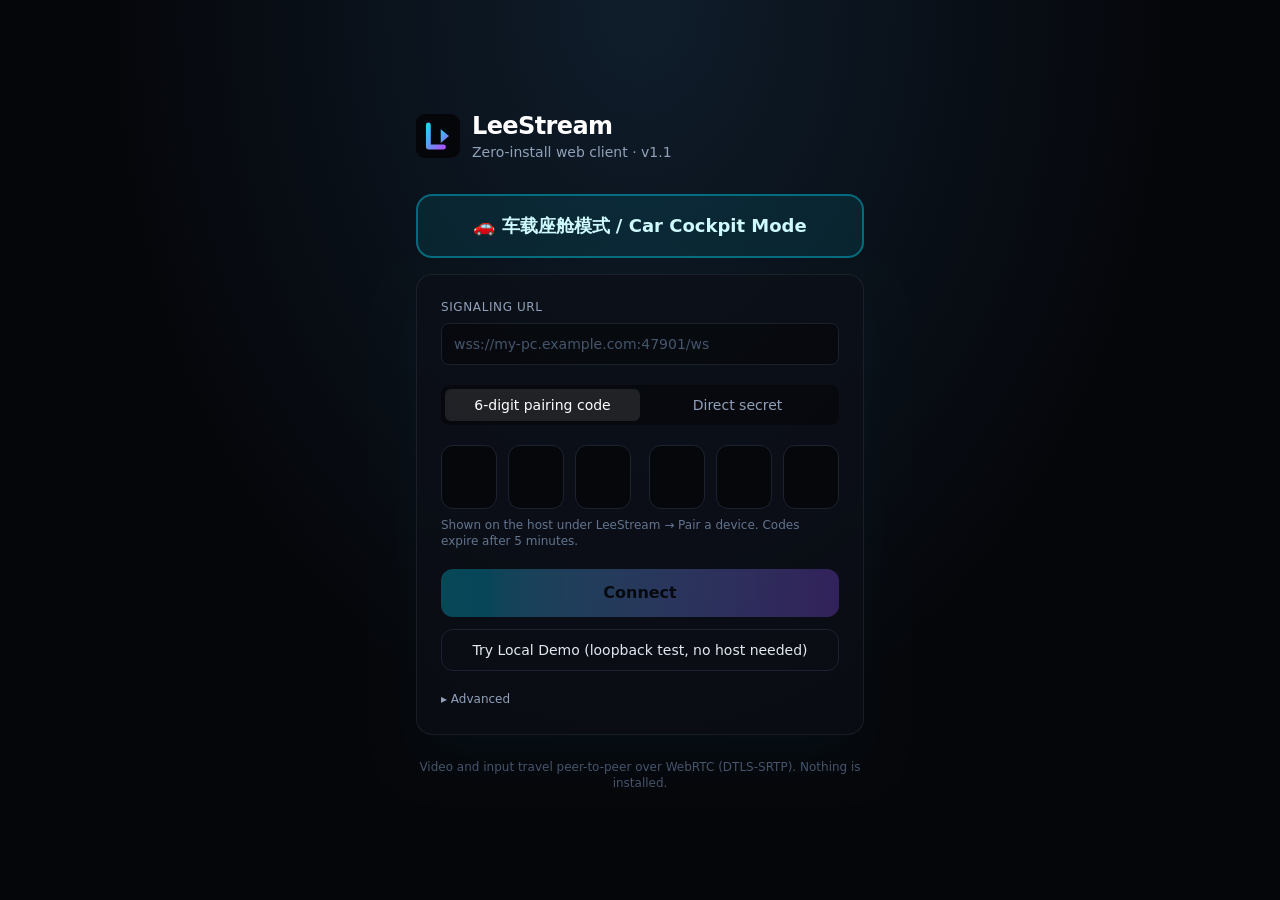
==== web/index.html @ 664ed817 "fix(web-client): wait for non-trickle ICE gathering in Answer/Offer SDP" ====
<!doctype html>
<html lang="en" class="h-full bg-black">
  <head>
    <meta charset="UTF-8" />
    <meta name="viewport" content="width=device-width, initial-scale=1.0, viewport-fit=cover, user-scalable=no" />
    <meta name="apple-mobile-web-app-capable" content="yes" />
    <meta name="mobile-web-app-capable" content="yes" />
    <meta name="apple-mobile-web-app-status-bar-style" content="black-translucent" />
    <meta name="theme-color" content="#05060a" />
    <link rel="manifest" href="./manifest.webmanifest" />
    <link rel="icon" href="./favicon.svg" type="image/svg+xml" />
    <title>LeeStream Web</title>
    <script type="module" crossorigin src="./assets/index-CqWJlQ29.js"></script>
    <link rel="stylesheet" crossorigin href="./assets/index-CmLpYQo2.css">
  </head>
  <body class="h-full overscroll-none">
    <div id="root" class="h-full"></div>
  </body>
</html>
---- web/assets/index-CmLpYQo2.css ----
@layer properties{@supports (((-webkit-hyphens:none)) and (not (margin-trim:block))) or ((-moz-orient:inline) and (not (color:rgb(from red r g b)))){*,:before,:after,::backdrop{--tw-translate-x:0;--tw-translate-y:0;--tw-translate-z:0;--tw-rotate-x:initial;--tw-rotate-y:initial;--tw-rotate-z:initial;--tw-skew-x:initial;--tw-skew-y:initial;--tw-space-y-reverse:0;--tw-border-style:solid;--tw-gradient-position:initial;--tw-gradient-from:#0000;--tw-gradient-via:#0000;--tw-gradient-to:#0000;--tw-gradient-stops:initial;--tw-gradient-via-stops:initial;--tw-gradient-from-position:0%;--tw-gradient-via-position:50%;--tw-gradient-to-position:100%;--tw-leading:initial;--tw-font-weight:initial;--tw-tracking:initial;--tw-ordinal:initial;--tw-slashed-zero:initial;--tw-numeric-figure:initial;--tw-numeric-spacing:initial;--tw-numeric-fraction:initial;--tw-shadow:0 0 #0000;--tw-shadow-color:initial;--tw-shadow-alpha:100%;--tw-inset-shadow:0 0 #0000;--tw-inset-shadow-color:initial;--tw-inset-shadow-alpha:100%;--tw-ring-color:initial;--tw-ring-shadow:0 0 #0000;--tw-inset-ring-color:initial;--tw-inset-ring-shadow:0 0 #0000;--tw-ring-inset:initial;--tw-ring-offset-width:0px;--tw-ring-offset-color:#fff;--tw-ring-offset-shadow:0 0 #0000;--tw-blur:initial;--tw-brightness:initial;--tw-contrast:initial;--tw-grayscale:initial;--tw-hue-rotate:initial;--tw-invert:initial;--tw-opacity:initial;--tw-saturate:initial;--tw-sepia:initial;--tw-drop-shadow:initial;--tw-drop-shadow-color:initial;--tw-drop-shadow-alpha:100%;--tw-drop-shadow-size:initial;--tw-scale-x:1;--tw-scale-y:1;--tw-scale-z:1}}}@layer theme{:root,:host{--font-sans:-apple-system, BlinkMacSystemFont, "Segoe UI", Roboto, "Helvetica Neue", "Noto Sans", Arial, sans-serif, "Apple Color Emoji", "Segoe UI Emoji", "Segoe UI Symbol", "Noto Color Emoji";--font-mono:ui-monospace, "JetBrains Mono", "SF Mono", Menlo, Consolas, monospace;--color-red-300:oklch(80.8% .114 19.571);--color-red-400:oklch(70.4% .191 22.216);--color-red-500:oklch(63.7% .237 25.331);--color-red-600:oklch(57.7% .245 27.325);--color-amber-100:oklch(96.2% .059 95.617);--color-amber-200:oklch(92.4% .12 95.746);--color-amber-300:oklch(87.9% .169 91.605);--color-amber-400:oklch(82.8% .189 84.429);--color-amber-500:oklch(76.9% .188 70.08);--color-emerald-200:oklch(90.5% .093 164.15);--color-emerald-300:oklch(84.5% .143 164.978);--color-emerald-400:oklch(76.5% .177 163.223);--color-cyan-100:oklch(95.6% .045 203.388);--color-cyan-300:oklch(86.5% .127 207.078);--color-cyan-400:oklch(78.9% .154 211.53);--color-cyan-500:oklch(71.5% .143 215.221);--color-violet-100:oklch(94.3% .029 294.588);--color-violet-300:oklch(81.1% .111 293.571);--color-violet-400:oklch(70.2% .183 293.541);--color-violet-500:oklch(60.6% .25 292.717);--color-slate-100:oklch(96.8% .007 247.896);--color-slate-200:oklch(92.9% .013 255.508);--color-slate-300:oklch(86.9% .022 252.894);--color-slate-400:oklch(70.4% .04 256.788);--color-slate-500:oklch(55.4% .046 257.417);--color-slate-600:oklch(44.6% .043 257.281);--color-black:#000;--color-white:#fff;--spacing:.25rem;--container-sm:24rem;--container-md:28rem;--container-xl:36rem;--container-3xl:48rem;--text-xs:.75rem;--text-xs--line-height:calc(1 / .75);--text-sm:.875rem;--text-sm--line-height:calc(1.25 / .875);--text-base:1rem;--text-base--line-height: 1.5 ;--text-lg:1.125rem;--text-lg--line-height:calc(1.75 / 1.125);--text-xl:1.25rem;--text-xl--line-height:calc(1.75 / 1.25);--text-2xl:1.5rem;--text-2xl--line-height:calc(2 / 1.5);--text-3xl:1.875rem;--text-3xl--line-height: 1.2 ;--text-4xl:2.25rem;--text-4xl--line-height:calc(2.5 / 2.25);--text-7xl:4.5rem;--text-7xl--line-height:1;--font-weight-medium:500;--font-weight-semibold:600;--font-weight-bold:700;--tracking-tight:-.025em;--tracking-wider:.05em;--radius-md:.375rem;--radius-lg:.5rem;--radius-xl:.75rem;--radius-2xl:1rem;--radius-3xl:1.5rem;--animate-spin:spin 1s linear infinite;--default-transition-duration:.15s;--default-transition-timing-function:cubic-bezier(.4, 0, .2, 1);--default-font-family:var(--font-sans);--default-mono-font-family:var(--font-mono);--color-ink:#05060a;--color-edge:#1c2230;--color-accent:#22d3ee}}@layer base{*,:after,:before,::backdrop{box-sizing:border-box;border:0 solid;margin:0;padding:0}::file-selector-button{box-sizing:border-box;border:0 solid;margin:0;padding:0}html,:host{-webkit-text-size-adjust:100%;tab-size:4;line-height:1.5;font-family:var(--default-font-family,-apple-system, BlinkMacSystemFont, "Segoe UI", Roboto, "Helvetica Neue", "Noto Sans", Arial, sans-serif, "Apple Color Emoji", "Segoe UI Emoji", "Segoe UI Symbol", "Noto Color Emoji");font-feature-settings:var(--default-font-feature-settings,normal);font-variation-settings:var(--default-font-variation-settings,normal);-webkit-tap-highlight-color:transparent}hr{height:0;color:inherit;border-top-width:1px}abbr:where([title]){-webkit-text-decoration:underline dotted;text-decoration:underline dotted}h1,h2,h3,h4,h5,h6{font-size:inherit;font-weight:inherit}a{color:inherit;-webkit-text-decoration:inherit;text-decoration:inherit}b,strong{font-weight:bolder}code,kbd,samp,pre{font-family:var(--default-mono-font-family,ui-monospace, SFMono-Regular, Menlo, Monaco, Consolas, "Liberation Mono", "Courier New", monospace);font-feature-settings:var(--default-mono-font-feature-settings,normal);font-variation-settings:var(--default-mono-font-variation-settings,normal);font-size:1em}small{font-size:80%}sub,sup{vertical-align:baseline;font-size:75%;line-height:0;position:relative}sub{bottom:-.25em}sup{top:-.5em}table{text-indent:0;border-color:inherit;border-collapse:collapse}:-moz-focusring:where(:not(iframe)){outline:auto}progress{vertical-align:baseline}summary{display:list-item}ol,ul,menu{list-style:none}img,svg,video,canvas,audio,iframe,embed,object{vertical-align:middle;display:block}img,video{max-width:100%;height:auto}button,input,select,optgroup,textarea{font:inherit;font-feature-settings:inherit;font-variation-settings:inherit;letter-spacing:inherit;color:inherit;opacity:1;background-color:#0000;border-radius:0}::file-selector-button{font:inherit;font-feature-settings:inherit;font-variation-settings:inherit;letter-spacing:inherit;color:inherit;opacity:1;background-color:#0000;border-radius:0}:where(select:is([multiple],[size])) optgroup{font-weight:bolder}:where(select:is([multiple],[size])) optgroup option{padding-inline-start:20px}::file-selector-button{margin-inline-end:4px}::placeholder{opacity:1}@supports (not ((-webkit-appearance:-apple-pay-button))) or (contain-intrinsic-size:1px){::placeholder{color:currentColor}@supports (color:color-mix(in lab,red,red)){::placeholder{color:color-mix(in oklab,currentcolor 50%,transparent)}}}textarea{resize:vertical}::-webkit-search-decoration{-webkit-appearance:none}::-webkit-date-and-time-value{min-height:1lh;text-align:inherit}::-webkit-datetime-edit{display:inline-flex}::-webkit-datetime-edit-fields-wrapper{padding:0}::-webkit-datetime-edit{padding-block:0}::-webkit-datetime-edit-year-field{padding-block:0}::-webkit-datetime-edit-month-field{padding-block:0}::-webkit-datetime-edit-day-field{padding-block:0}::-webkit-datetime-edit-hour-field{padding-block:0}::-webkit-datetime-edit-minute-field{padding-block:0}::-webkit-datetime-edit-second-field{padding-block:0}::-webkit-datetime-edit-millisecond-field{padding-block:0}::-webkit-datetime-edit-meridiem-field{padding-block:0}::-webkit-calendar-picker-indicator{line-height:1}:-moz-ui-invalid{box-shadow:none}button,input:where([type=button],[type=reset],[type=submit]){appearance:button}::file-selector-button{appearance:button}::-webkit-inner-spin-button{height:auto}::-webkit-outer-spin-button{height:auto}[hidden]:where(:not([hidden=until-found])){display:none!important}}@layer components;@layer utilities{.pointer-events-auto{pointer-events:auto}.pointer-events-none{pointer-events:none}.visible{visibility:visible}.absolute{position:absolute}.fixed{position:fixed}.relative{position:relative}.static{position:static}.sticky{position:sticky}.inset-0{inset:0}.inset-x-0{inset-inline:0}.inset-y-0{inset-block:0}.top-0{top:0}.top-2{top:calc(var(--spacing) * 2)}.top-3{top:calc(var(--spacing) * 3)}.top-20{top:calc(var(--spacing) * 20)}.right-2{right:calc(var(--spacing) * 2)}.right-6{right:calc(var(--spacing) * 6)}.bottom-0{bottom:0}.bottom-6{bottom:calc(var(--spacing) * 6)}.bottom-20{bottom:calc(var(--spacing) * 20)}.left-0{left:0}.left-1\/2{left:50%}.-z-10{z-index:-10}.z-10{z-index:10}.z-20{z-index:20}.z-30{z-index:30}.z-40{z-index:40}.z-50{z-index:50}.col-span-2{grid-column:span 2/span 2}.\!container{width:100%!important}@media(min-width:40rem){.\!container{max-width:40rem!important}}@media(min-width:48rem){.\!container{max-width:48rem!important}}@media(min-width:64rem){.\!container{max-width:64rem!important}}@media(min-width:80rem){.\!container{max-width:80rem!important}}@media(min-width:96rem){.\!container{max-width:96rem!important}}.container{width:100%}@media(min-width:40rem){.container{max-width:40rem}}@media(min-width:48rem){.container{max-width:48rem}}@media(min-width:64rem){.container{max-width:64rem}}@media(min-width:80rem){.container{max-width:80rem}}@media(min-width:96rem){.container{max-width:96rem}}.mx-1{margin-inline:var(--spacing)}.mx-auto{margin-inline:auto}.mt-0\.5{margin-top:calc(var(--spacing) * .5)}.mt-1{margin-top:var(--spacing)}.mt-1\.5{margin-top:calc(var(--spacing) * 1.5)}.mt-2{margin-top:calc(var(--spacing) * 2)}.mt-3{margin-top:calc(var(--spacing) * 3)}.mt-4{margin-top:calc(var(--spacing) * 4)}.mt-5{margin-top:calc(var(--spacing) * 5)}.mt-6{margin-top:calc(var(--spacing) * 6)}.mr-2{margin-right:calc(var(--spacing) * 2)}.mr-auto{margin-right:auto}.mb-1{margin-bottom:var(--spacing)}.mb-2{margin-bottom:calc(var(--spacing) * 2)}.mb-3{margin-bottom:calc(var(--spacing) * 3)}.mb-4{margin-bottom:calc(var(--spacing) * 4)}.mb-5{margin-bottom:calc(var(--spacing) * 5)}.mb-8{margin-bottom:calc(var(--spacing) * 8)}.ml-0\.5{margin-left:calc(var(--spacing) * .5)}.block{display:block}.flex{display:flex}.grid{display:grid}.hidden{display:none}.inline{display:inline}.inline-block{display:inline-block}.table{display:table}.h-1\/2{height:50%}.h-5{height:calc(var(--spacing) * 5)}.h-8{height:calc(var(--spacing) * 8)}.h-9{height:calc(var(--spacing) * 9)}.h-11{height:calc(var(--spacing) * 11)}.h-12{height:calc(var(--spacing) * 12)}.h-14{height:calc(var(--spacing) * 14)}.h-16{height:calc(var(--spacing) * 16)}.h-20{height:calc(var(--spacing) * 20)}.h-24{height:calc(var(--spacing) * 24)}.h-32{height:calc(var(--spacing) * 32)}.h-\[18px\]{height:18px}.h-\[68px\]{height:68px}.h-full{height:100%}.h-px{height:1px}.min-h-16{min-height:calc(var(--spacing) * 16)}.min-h-\[112px\]{min-height:112px}.min-h-full{min-height:100%}.w-1\/2{width:50%}.w-7{width:calc(var(--spacing) * 7)}.w-8{width:calc(var(--spacing) * 8)}.w-9{width:calc(var(--spacing) * 9)}.w-11{width:calc(var(--spacing) * 11)}.w-12{width:calc(var(--spacing) * 12)}.w-40{width:calc(var(--spacing) * 40)}.w-\[18px\]{width:18px}.w-\[68px\]{width:68px}.w-\[92px\]{width:92px}.w-\[min\(92vw\,480px\)\]{width:min(92vw,480px)}.w-full{width:100%}.w-px{width:1px}.max-w-3xl{max-width:var(--container-3xl)}.max-w-\[min\(100vw-16px\,900px\)\]{max-width:min(100vw - 16px,900px)}.max-w-md{max-width:var(--container-md)}.max-w-sm{max-width:var(--container-sm)}.max-w-xl{max-width:var(--container-xl)}.min-w-0{min-width:0}.min-w-9{min-width:calc(var(--spacing) * 9)}.min-w-14{min-width:calc(var(--spacing) * 14)}.min-w-64{min-width:calc(var(--spacing) * 64)}.min-w-72{min-width:calc(var(--spacing) * 72)}.flex-1{flex:1}.-translate-x-1\/2{--tw-translate-x: -50% ;translate:var(--tw-translate-x) var(--tw-translate-y)}.transform{transform:var(--tw-rotate-x, ) var(--tw-rotate-y, ) var(--tw-rotate-z, ) var(--tw-skew-x, ) var(--tw-skew-y, )}.animate-spin{animation:var(--animate-spin)}.resize{resize:both}.grid-cols-2{grid-template-columns:repeat(2,minmax(0,1fr))}.grid-cols-3{grid-template-columns:repeat(3,minmax(0,1fr))}.grid-cols-\[1\.35fr_1fr\]{grid-template-columns:1.35fr 1fr}.flex-col{flex-direction:column}.flex-wrap{flex-wrap:wrap}.items-baseline{align-items:baseline}.items-center{align-items:center}.items-end{align-items:flex-end}.items-start{align-items:flex-start}.justify-between{justify-content:space-between}.justify-center{justify-content:center}.justify-end{justify-content:flex-end}.gap-0\.5{gap:calc(var(--spacing) * .5)}.gap-1{gap:var(--spacing)}.gap-1\.5{gap:calc(var(--spacing) * 1.5)}.gap-2{gap:calc(var(--spacing) * 2)}.gap-3{gap:calc(var(--spacing) * 3)}.gap-4{gap:calc(var(--spacing) * 4)}.gap-5{gap:calc(var(--spacing) * 5)}:where(.space-y-3>:not(:last-child)){--tw-space-y-reverse:0;margin-block-start:calc(calc(var(--spacing) * 3) * var(--tw-space-y-reverse));margin-block-end:calc(calc(var(--spacing) * 3) * calc(1 - var(--tw-space-y-reverse)))}:where(.space-y-4>:not(:last-child)){--tw-space-y-reverse:0;margin-block-start:calc(calc(var(--spacing) * 4) * var(--tw-space-y-reverse));margin-block-end:calc(calc(var(--spacing) * 4) * calc(1 - var(--tw-space-y-reverse)))}:where(.space-y-5>:not(:last-child)){--tw-space-y-reverse:0;margin-block-start:calc(calc(var(--spacing) * 5) * var(--tw-space-y-reverse));margin-block-end:calc(calc(var(--spacing) * 5) * calc(1 - var(--tw-space-y-reverse)))}.gap-x-4{column-gap:calc(var(--spacing) * 4)}.overflow-hidden{overflow:hidden}.overflow-x-auto{overflow-x:auto}.overflow-y-auto{overflow-y:auto}.overscroll-none{overscroll-behavior:none}.rounded{border-radius:.25rem}.rounded-2xl{border-radius:var(--radius-2xl)}.rounded-3xl{border-radius:var(--radius-3xl)}.rounded-full{border-radius:2147483647px}.rounded-lg{border-radius:var(--radius-lg)}.rounded-md{border-radius:var(--radius-md)}.rounded-xl{border-radius:var(--radius-xl)}.rounded-b-xl{border-bottom-right-radius:var(--radius-xl);border-bottom-left-radius:var(--radius-xl)}.border{border-style:var(--tw-border-style);border-width:1px}.border-2{border-style:var(--tw-border-style);border-width:2px}.border-t{border-top-style:var(--tw-border-style);border-top-width:1px}.border-accent{border-color:var(--color-accent)}.border-accent\/40{border-color:#22d3ee66}@supports (color:color-mix(in lab,red,red)){.border-accent\/40{border-color:color-mix(in oklab,var(--color-accent) 40%,transparent)}}.border-amber-400\/40{border-color:#fcbb0066}@supports (color:color-mix(in lab,red,red)){.border-amber-400\/40{border-color:color-mix(in oklab,var(--color-amber-400) 40%,transparent)}}.border-amber-400\/50{border-color:#fcbb0080}@supports (color:color-mix(in lab,red,red)){.border-amber-400\/50{border-color:color-mix(in oklab,var(--color-amber-400) 50%,transparent)}}.border-cyan-300\/60{border-color:#53eafd99}@supports (color:color-mix(in lab,red,red)){.border-cyan-300\/60{border-color:color-mix(in oklab,var(--color-cyan-300) 60%,transparent)}}.border-cyan-300\/70{border-color:#53eafdb3}@supports (color:color-mix(in lab,red,red)){.border-cyan-300\/70{border-color:color-mix(in oklab,var(--color-cyan-300) 70%,transparent)}}.border-cyan-400{border-color:var(--color-cyan-400)}.border-cyan-400\/40{border-color:#00d2ef66}@supports (color:color-mix(in lab,red,red)){.border-cyan-400\/40{border-color:color-mix(in oklab,var(--color-cyan-400) 40%,transparent)}}.border-edge{border-color:var(--color-edge)}.border-emerald-400\/40{border-color:#00d29466}@supports (color:color-mix(in lab,red,red)){.border-emerald-400\/40{border-color:color-mix(in oklab,var(--color-emerald-400) 40%,transparent)}}.border-red-500\/30{border-color:#fb2c364d}@supports (color:color-mix(in lab,red,red)){.border-red-500\/30{border-color:color-mix(in oklab,var(--color-red-500) 30%,transparent)}}.border-violet-400\/50{border-color:#a685ff80}@supports (color:color-mix(in lab,red,red)){.border-violet-400\/50{border-color:color-mix(in oklab,var(--color-violet-400) 50%,transparent)}}.border-white\/10{border-color:#ffffff1a}@supports (color:color-mix(in lab,red,red)){.border-white\/10{border-color:color-mix(in oklab,var(--color-white) 10%,transparent)}}.border-white\/15{border-color:#ffffff26}@supports (color:color-mix(in lab,red,red)){.border-white\/15{border-color:color-mix(in oklab,var(--color-white) 15%,transparent)}}.border-white\/20{border-color:#fff3}@supports (color:color-mix(in lab,red,red)){.border-white\/20{border-color:color-mix(in oklab,var(--color-white) 20%,transparent)}}.border-t-transparent{border-top-color:#0000}.bg-accent{background-color:var(--color-accent)}.bg-accent\/20{background-color:#22d3ee33}@supports (color:color-mix(in lab,red,red)){.bg-accent\/20{background-color:color-mix(in oklab,var(--color-accent) 20%,transparent)}}.bg-amber-400{background-color:var(--color-amber-400)}.bg-amber-400\/10{background-color:#fcbb001a}@supports (color:color-mix(in lab,red,red)){.bg-amber-400\/10{background-color:color-mix(in oklab,var(--color-amber-400) 10%,transparent)}}.bg-amber-500\/15{background-color:#f99c0026}@supports (color:color-mix(in lab,red,red)){.bg-amber-500\/15{background-color:color-mix(in oklab,var(--color-amber-500) 15%,transparent)}}.bg-amber-500\/20{background-color:#f99c0033}@supports (color:color-mix(in lab,red,red)){.bg-amber-500\/20{background-color:color-mix(in oklab,var(--color-amber-500) 20%,transparent)}}.bg-black{background-color:var(--color-black)}.bg-black\/30{background-color:#0000004d}@supports (color:color-mix(in lab,red,red)){.bg-black\/30{background-color:color-mix(in oklab,var(--color-black) 30%,transparent)}}.bg-black\/40{background-color:#0006}@supports (color:color-mix(in lab,red,red)){.bg-black\/40{background-color:color-mix(in oklab,var(--color-black) 40%,transparent)}}.bg-black\/50{background-color:#00000080}@supports (color:color-mix(in lab,red,red)){.bg-black\/50{background-color:color-mix(in oklab,var(--color-black) 50%,transparent)}}.bg-black\/55{background-color:#0000008c}@supports (color:color-mix(in lab,red,red)){.bg-black\/55{background-color:color-mix(in oklab,var(--color-black) 55%,transparent)}}.bg-black\/60{background-color:#0009}@supports (color:color-mix(in lab,red,red)){.bg-black\/60{background-color:color-mix(in oklab,var(--color-black) 60%,transparent)}}.bg-black\/70{background-color:#000000b3}@supports (color:color-mix(in lab,red,red)){.bg-black\/70{background-color:color-mix(in oklab,var(--color-black) 70%,transparent)}}.bg-black\/95{background-color:#000000f2}@supports (color:color-mix(in lab,red,red)){.bg-black\/95{background-color:color-mix(in oklab,var(--color-black) 95%,transparent)}}.bg-cyan-400\/10{background-color:#00d2ef1a}@supports (color:color-mix(in lab,red,red)){.bg-cyan-400\/10{background-color:color-mix(in oklab,var(--color-cyan-400) 10%,transparent)}}.bg-cyan-400\/15{background-color:#00d2ef26}@supports (color:color-mix(in lab,red,red)){.bg-cyan-400\/15{background-color:color-mix(in oklab,var(--color-cyan-400) 15%,transparent)}}.bg-cyan-400\/25{background-color:#00d2ef40}@supports (color:color-mix(in lab,red,red)){.bg-cyan-400\/25{background-color:color-mix(in oklab,var(--color-cyan-400) 25%,transparent)}}.bg-cyan-500\/40{background-color:#00b7d766}@supports (color:color-mix(in lab,red,red)){.bg-cyan-500\/40{background-color:color-mix(in oklab,var(--color-cyan-500) 40%,transparent)}}.bg-cyan-500\/90{background-color:#00b7d7e6}@supports (color:color-mix(in lab,red,red)){.bg-cyan-500\/90{background-color:color-mix(in oklab,var(--color-cyan-500) 90%,transparent)}}.bg-emerald-400{background-color:var(--color-emerald-400)}.bg-emerald-400\/10{background-color:#00d2941a}@supports (color:color-mix(in lab,red,red)){.bg-emerald-400\/10{background-color:color-mix(in oklab,var(--color-emerald-400) 10%,transparent)}}.bg-red-500\/10{background-color:#fb2c361a}@supports (color:color-mix(in lab,red,red)){.bg-red-500\/10{background-color:color-mix(in oklab,var(--color-red-500) 10%,transparent)}}.bg-red-600{background-color:var(--color-red-600)}.bg-violet-500\/10{background-color:#8d54ff1a}@supports (color:color-mix(in lab,red,red)){.bg-violet-500\/10{background-color:color-mix(in oklab,var(--color-violet-500) 10%,transparent)}}.bg-white\/5{background-color:#ffffff0d}@supports (color:color-mix(in lab,red,red)){.bg-white\/5{background-color:color-mix(in oklab,var(--color-white) 5%,transparent)}}.bg-white\/8{background-color:#ffffff14}@supports (color:color-mix(in lab,red,red)){.bg-white\/8{background-color:color-mix(in oklab,var(--color-white) 8%,transparent)}}.bg-white\/10{background-color:#ffffff1a}@supports (color:color-mix(in lab,red,red)){.bg-white\/10{background-color:color-mix(in oklab,var(--color-white) 10%,transparent)}}.bg-white\/\[0\.03\]{background-color:#ffffff08}@supports (color:color-mix(in lab,red,red)){.bg-white\/\[0\.03\]{background-color:color-mix(in oklab,var(--color-white) 3%,transparent)}}.bg-white\/\[0\.04\]{background-color:#ffffff0a}@supports (color:color-mix(in lab,red,red)){.bg-white\/\[0\.04\]{background-color:color-mix(in oklab,var(--color-white) 4%,transparent)}}.bg-gradient-to-r{--tw-gradient-position:to right in oklab;background-image:linear-gradient(var(--tw-gradient-stops))}.bg-\[radial-gradient\(ellipse_at_top\,_\#0b2233_0\%\,_\#03040a_65\%\)\]{background-image:radial-gradient(at top,#0b2233,#03040a 65%)}.bg-\[radial-gradient\(ellipse_at_top\,_\#0f1d2b_0\%\,_\#05060a_60\%\)\]{background-image:radial-gradient(at top,#0f1d2b,#05060a 60%)}.from-cyan-400{--tw-gradient-from:var(--color-cyan-400);--tw-gradient-stops:var(--tw-gradient-via-stops,var(--tw-gradient-position), var(--tw-gradient-from) var(--tw-gradient-from-position), var(--tw-gradient-to) var(--tw-gradient-to-position))}.to-violet-500{--tw-gradient-to:var(--color-violet-500);--tw-gradient-stops:var(--tw-gradient-via-stops,var(--tw-gradient-position), var(--tw-gradient-from) var(--tw-gradient-from-position), var(--tw-gradient-to) var(--tw-gradient-to-position))}.object-contain{object-fit:contain}.p-1{padding:var(--spacing)}.p-2{padding:calc(var(--spacing) * 2)}.p-3{padding:calc(var(--spacing) * 3)}.p-4{padding:calc(var(--spacing) * 4)}.p-5{padding:calc(var(--spacing) * 5)}.p-6{padding:calc(var(--spacing) * 6)}.px-1\.5{padding-inline:calc(var(--spacing) * 1.5)}.px-2{padding-inline:calc(var(--spacing) * 2)}.px-3{padding-inline:calc(var(--spacing) * 3)}.px-4{padding-inline:calc(var(--spacing) * 4)}.px-5{padding-inline:calc(var(--spacing) * 5)}.px-6{padding-inline:calc(var(--spacing) * 6)}.px-8{padding-inline:calc(var(--spacing) * 8)}.py-0\.5{padding-block:calc(var(--spacing) * .5)}.py-1{padding-block:var(--spacing)}.py-1\.5{padding-block:calc(var(--spacing) * 1.5)}.py-2{padding-block:calc(var(--spacing) * 2)}.py-2\.5{padding-block:calc(var(--spacing) * 2.5)}.py-3{padding-block:calc(var(--spacing) * 3)}.py-4{padding-block:calc(var(--spacing) * 4)}.py-5{padding-block:calc(var(--spacing) * 5)}.pt-1\.5{padding-top:calc(var(--spacing) * 1.5)}.text-center{text-align:center}.text-left{text-align:left}.font-mono{font-family:var(--font-mono)}.text-2xl{font-size:var(--text-2xl);line-height:var(--tw-leading,var(--text-2xl--line-height))}.text-3xl{font-size:var(--text-3xl);line-height:var(--tw-leading,var(--text-3xl--line-height))}.text-4xl{font-size:var(--text-4xl);line-height:var(--tw-leading,var(--text-4xl--line-height))}.text-7xl{font-size:var(--text-7xl);line-height:var(--tw-leading,var(--text-7xl--line-height))}.text-base{font-size:var(--text-base);line-height:var(--tw-leading,var(--text-base--line-height))}.text-lg{font-size:var(--text-lg);line-height:var(--tw-leading,var(--text-lg--line-height))}.text-sm{font-size:var(--text-sm);line-height:var(--tw-leading,var(--text-sm--line-height))}.text-xl{font-size:var(--text-xl);line-height:var(--tw-leading,var(--text-xl--line-height))}.text-xs{font-size:var(--text-xs);line-height:var(--tw-leading,var(--text-xs--line-height))}.text-\[9px\]{font-size:9px}.text-\[10px\]{font-size:10px}.text-\[11px\]{font-size:11px}.leading-\[1\.35\]{--tw-leading:1.35;line-height:1.35}.leading-none{--tw-leading:1;line-height:1}.font-bold{--tw-font-weight:var(--font-weight-bold);font-weight:var(--font-weight-bold)}.font-medium{--tw-font-weight:var(--font-weight-medium);font-weight:var(--font-weight-medium)}.font-semibold{--tw-font-weight:var(--font-weight-semibold);font-weight:var(--font-weight-semibold)}.tracking-tight{--tw-tracking:var(--tracking-tight);letter-spacing:var(--tracking-tight)}.tracking-wider{--tw-tracking:var(--tracking-wider);letter-spacing:var(--tracking-wider)}.whitespace-nowrap{white-space:nowrap}.text-accent{color:var(--color-accent)}.text-amber-100{color:var(--color-amber-100)}.text-amber-200{color:var(--color-amber-200)}.text-amber-200\/70{color:#fee685b3}@supports (color:color-mix(in lab,red,red)){.text-amber-200\/70{color:color-mix(in oklab,var(--color-amber-200) 70%,transparent)}}.text-amber-300{color:var(--color-amber-300)}.text-amber-400{color:var(--color-amber-400)}.text-black{color:var(--color-black)}.text-cyan-100{color:var(--color-cyan-100)}.text-cyan-300{color:var(--color-cyan-300)}.text-emerald-200{color:var(--color-emerald-200)}.text-emerald-300{color:var(--color-emerald-300)}.text-red-300{color:var(--color-red-300)}.text-red-400{color:var(--color-red-400)}.text-slate-100{color:var(--color-slate-100)}.text-slate-200{color:var(--color-slate-200)}.text-slate-300{color:var(--color-slate-300)}.text-slate-400{color:var(--color-slate-400)}.text-slate-500{color:var(--color-slate-500)}.text-slate-600{color:var(--color-slate-600)}.text-violet-100{color:var(--color-violet-100)}.text-violet-300{color:var(--color-violet-300)}.text-white{color:var(--color-white)}.text-white\/40{color:#fff6}@supports (color:color-mix(in lab,red,red)){.text-white\/40{color:color-mix(in oklab,var(--color-white) 40%,transparent)}}.uppercase{text-transform:uppercase}.tabular-nums{--tw-numeric-spacing:tabular-nums;font-variant-numeric:var(--tw-ordinal, ) var(--tw-slashed-zero, ) var(--tw-numeric-figure, ) var(--tw-numeric-spacing, ) var(--tw-numeric-fraction, )}.opacity-0{opacity:0}.shadow-2xl{--tw-shadow:0 25px 50px -12px var(--tw-shadow-color,#00000040);box-shadow:var(--tw-inset-shadow),var(--tw-inset-ring-shadow),var(--tw-ring-offset-shadow),var(--tw-ring-shadow),var(--tw-shadow)}.shadow-lg{--tw-shadow:0 10px 15px -3px var(--tw-shadow-color,#0000001a), 0 4px 6px -4px var(--tw-shadow-color,#0000001a);box-shadow:var(--tw-inset-shadow),var(--tw-inset-ring-shadow),var(--tw-ring-offset-shadow),var(--tw-ring-shadow),var(--tw-shadow)}.shadow-xl{--tw-shadow:0 20px 25px -5px var(--tw-shadow-color,#0000001a), 0 8px 10px -6px var(--tw-shadow-color,#0000001a);box-shadow:var(--tw-inset-shadow),var(--tw-inset-ring-shadow),var(--tw-ring-offset-shadow),var(--tw-ring-shadow),var(--tw-shadow)}.ring{--tw-ring-shadow:var(--tw-ring-inset, ) 0 0 0 calc(1px + var(--tw-ring-offset-width)) var(--tw-ring-color,currentcolor);box-shadow:var(--tw-inset-shadow),var(--tw-inset-ring-shadow),var(--tw-ring-offset-shadow),var(--tw-ring-shadow),var(--tw-shadow)}.shadow-cyan-500\/5{--tw-shadow-color:#00b7d70d}@supports (color:color-mix(in lab,red,red)){.shadow-cyan-500\/5{--tw-shadow-color:color-mix(in oklab, color-mix(in oklab, var(--color-cyan-500) 5%, transparent) var(--tw-shadow-alpha), transparent)}}.shadow-cyan-500\/30{--tw-shadow-color:#00b7d74d}@supports (color:color-mix(in lab,red,red)){.shadow-cyan-500\/30{--tw-shadow-color:color-mix(in oklab, color-mix(in oklab, var(--color-cyan-500) 30%, transparent) var(--tw-shadow-alpha), transparent)}}.blur{--tw-blur:blur(8px);filter:var(--tw-blur, ) var(--tw-brightness, ) var(--tw-contrast, ) var(--tw-grayscale, ) var(--tw-hue-rotate, ) var(--tw-invert, ) var(--tw-saturate, ) var(--tw-sepia, ) var(--tw-drop-shadow, )}.filter{filter:var(--tw-blur, ) var(--tw-brightness, ) var(--tw-contrast, ) var(--tw-grayscale, ) var(--tw-hue-rotate, ) var(--tw-invert, ) var(--tw-saturate, ) var(--tw-sepia, ) var(--tw-drop-shadow, )}.filter\!{filter:var(--tw-blur, ) var(--tw-brightness, ) var(--tw-contrast, ) var(--tw-grayscale, ) var(--tw-hue-rotate, ) var(--tw-invert, ) var(--tw-saturate, ) var(--tw-sepia, ) var(--tw-drop-shadow, )!important}.transition{transition-property:color,background-color,border-color,outline-color,text-decoration-color,fill,stroke,--tw-gradient-from,--tw-gradient-via,--tw-gradient-to,opacity,box-shadow,transform,translate,scale,rotate,filter,-webkit-backdrop-filter,backdrop-filter,display,content-visibility,overlay,pointer-events;transition-timing-function:var(--tw-ease,var(--default-transition-timing-function));transition-duration:var(--tw-duration,var(--default-transition-duration))}.transition-none{transition-property:none}.select-none{-webkit-user-select:none;user-select:none}.placeholder\:text-slate-600::placeholder{color:var(--color-slate-600)}@media(hover:hover){.hover\:bg-cyan-400\/20:hover{background-color:#00d2ef33}@supports (color:color-mix(in lab,red,red)){.hover\:bg-cyan-400\/20:hover{background-color:color-mix(in oklab,var(--color-cyan-400) 20%,transparent)}}.hover\:bg-red-500\/20:hover{background-color:#fb2c3633}@supports (color:color-mix(in lab,red,red)){.hover\:bg-red-500\/20:hover{background-color:color-mix(in oklab,var(--color-red-500) 20%,transparent)}}.hover\:bg-white\/5:hover{background-color:#ffffff0d}@supports (color:color-mix(in lab,red,red)){.hover\:bg-white\/5:hover{background-color:color-mix(in oklab,var(--color-white) 5%,transparent)}}.hover\:bg-white\/10:hover{background-color:#ffffff1a}@supports (color:color-mix(in lab,red,red)){.hover\:bg-white\/10:hover{background-color:color-mix(in oklab,var(--color-white) 10%,transparent)}}.hover\:bg-white\/15:hover{background-color:#ffffff26}@supports (color:color-mix(in lab,red,red)){.hover\:bg-white\/15:hover{background-color:color-mix(in oklab,var(--color-white) 15%,transparent)}}.hover\:bg-white\/20:hover{background-color:#fff3}@supports (color:color-mix(in lab,red,red)){.hover\:bg-white\/20:hover{background-color:color-mix(in oklab,var(--color-white) 20%,transparent)}}.hover\:bg-white\/\[0\.06\]:hover{background-color:#ffffff0f}@supports (color:color-mix(in lab,red,red)){.hover\:bg-white\/\[0\.06\]:hover{background-color:color-mix(in oklab,var(--color-white) 6%,transparent)}}.hover\:text-slate-200:hover{color:var(--color-slate-200)}.hover\:brightness-110:hover{--tw-brightness:brightness(110%);filter:var(--tw-blur, ) var(--tw-brightness, ) var(--tw-contrast, ) var(--tw-grayscale, ) var(--tw-hue-rotate, ) var(--tw-invert, ) var(--tw-saturate, ) var(--tw-sepia, ) var(--tw-drop-shadow, )}}.focus\:border-accent:focus{border-color:var(--color-accent)}.focus\:border-cyan-400:focus{border-color:var(--color-cyan-400)}.focus\:ring-2:focus{--tw-ring-shadow:var(--tw-ring-inset, ) 0 0 0 calc(2px + var(--tw-ring-offset-width)) var(--tw-ring-color,currentcolor);box-shadow:var(--tw-inset-shadow),var(--tw-inset-ring-shadow),var(--tw-ring-offset-shadow),var(--tw-ring-shadow),var(--tw-shadow)}.focus\:ring-accent\/30:focus{--tw-ring-color:#22d3ee4d}@supports (color:color-mix(in lab,red,red)){.focus\:ring-accent\/30:focus{--tw-ring-color:color-mix(in oklab, var(--color-accent) 30%, transparent)}}.focus\:outline-none:focus{--tw-outline-style:none;outline-style:none}.active\:scale-95:active{--tw-scale-x:95%;--tw-scale-y:95%;--tw-scale-z:95%;scale:var(--tw-scale-x) var(--tw-scale-y)}.active\:scale-\[0\.98\]:active{scale:.98}.active\:bg-white\/25:active{background-color:#ffffff40}@supports (color:color-mix(in lab,red,red)){.active\:bg-white\/25:active{background-color:color-mix(in oklab,var(--color-white) 25%,transparent)}}.disabled\:cursor-not-allowed:disabled{cursor:not-allowed}.disabled\:opacity-30:disabled{opacity:.3}@media(min-width:40rem){.sm\:block{display:block}.sm\:h-16{height:calc(var(--spacing) * 16)}.sm\:w-14{width:calc(var(--spacing) * 14)}}}html,body,#root{height:100%}body{background:var(--color-ink);color:#e5e7eb;-webkit-font-smoothing:antialiased;-webkit-tap-highlight-color:transparent;touch-action:manipulation;margin:0;font-family:Inter,ui-sans-serif,system-ui,-apple-system,Segoe UI,Roboto,sans-serif}.stream-surface{touch-action:none;-webkit-user-select:none;user-select:none;-webkit-touch-callout:none;overscroll-behavior:none}.glass{-webkit-backdrop-filter:blur(14px)saturate(140%);background:#0d1018b8;border:1px solid #ffffff12}.code-cell{caret-color:#0000}.car-btn{min-width:64px;min-height:64px}.car-btn-xl{min-height:68px}.car-input{height:64px}.car-glass{-webkit-backdrop-filter:blur(16px);background:#080b12db;border:1px solid #ffffff1a}.car-root button,.car-root a{-webkit-user-select:none;user-select:none}.car-dock-btn{color:#f1f5f9;touch-action:manipulation;background:#ffffff0f;border:1.5px solid #ffffff1f;border-radius:18px;flex-direction:column;justify-content:center;align-items:center;gap:2px;min-width:64px;min-height:64px;font-weight:600;display:flex}.car-dock-btn[aria-pressed=true]{color:#fff;background:#22d3ee33;border-color:#22d3ee}.car-dock-btn.danger{color:#fecaca;background:#ef444426;border-color:#f8717173}.car-dock-btn .lbl{opacity:.85;white-space:nowrap;font-size:12px;line-height:1}.car-hud{transform-origin:0 0;transform:scale(1.35)}.vpad-btn[data-down="1"]{filter:brightness(1.8);transform:scale(.94)}@property --tw-translate-x{syntax:"*";inherits:false;initial-value:0}@property --tw-translate-y{syntax:"*";inherits:false;initial-value:0}@property --tw-translate-z{syntax:"*";inherits:false;initial-value:0}@property --tw-rotate-x{syntax:"*";inherits:false}@property --tw-rotate-y{syntax:"*";inherits:false}@property --tw-rotate-z{syntax:"*";inherits:false}@property --tw-skew-x{syntax:"*";inherits:false}@property --tw-skew-y{syntax:"*";inherits:false}@property --tw-space-y-reverse{syntax:"*";inherits:false;initial-value:0}@property --tw-border-style{syntax:"*";inherits:false;initial-value:solid}@property --tw-gradient-position{syntax:"*";inherits:false}@property --tw-gradient-from{syntax:"<color>";inherits:false;initial-value:#0000}@property --tw-gradient-via{syntax:"<color>";inherits:false;initial-value:#0000}@property --tw-gradient-to{syntax:"<color>";inherits:false;initial-value:#0000}@property --tw-gradient-stops{syntax:"*";inherits:false}@property --tw-gradient-via-stops{syntax:"*";inherits:false}@property --tw-gradient-from-position{syntax:"<length-percentage>";inherits:false;initial-value:0%}@property --tw-gradient-via-position{syntax:"<length-percentage>";inherits:false;initial-value:50%}@property --tw-gradient-to-position{syntax:"<length-percentage>";inherits:false;initial-value:100%}@property --tw-leading{syntax:"*";inherits:false}@property --tw-font-weight{syntax:"*";inherits:false}@property --tw-tracking{syntax:"*";inherits:false}@property --tw-ordinal{syntax:"*";inherits:false}@property --tw-slashed-zero{syntax:"*";inherits:false}@property --tw-numeric-figure{syntax:"*";inherits:false}@property --tw-numeric-spacing{syntax:"*";inherits:false}@property --tw-numeric-fraction{syntax:"*";inherits:false}@property --tw-shadow{syntax:"*";inherits:false;initial-value:0 0 #0000}@property --tw-shadow-color{syntax:"*";inherits:false}@property --tw-shadow-alpha{syntax:"<percentage>";inherits:false;initial-value:100%}@property --tw-inset-shadow{syntax:"*";inherits:false;initial-value:0 0 #0000}@property --tw-inset-shadow-color{syntax:"*";inherits:false}@property --tw-inset-shadow-alpha{syntax:"<percentage>";inherits:false;initial-value:100%}@property --tw-ring-color{syntax:"*";inherits:false}@property --tw-ring-shadow{syntax:"*";inherits:false;initial-value:0 0 #0000}@property --tw-inset-ring-color{syntax:"*";inherits:false}@property --tw-inset-ring-shadow{syntax:"*";inherits:false;initial-value:0 0 #0000}@property --tw-ring-inset{syntax:"*";inherits:false}@property --tw-ring-offset-width{syntax:"<length>";inherits:false;initial-value:0}@property --tw-ring-offset-color{syntax:"*";inherits:false;initial-value:#fff}@property --tw-ring-offset-shadow{syntax:"*";inherits:false;initial-value:0 0 #0000}@property --tw-blur{syntax:"*";inherits:false}@property --tw-brightness{syntax:"*";inherits:false}@property --tw-contrast{syntax:"*";inherits:false}@property --tw-grayscale{syntax:"*";inherits:false}@property --tw-hue-rotate{syntax:"*";inherits:false}@property --tw-invert{syntax:"*";inherits:false}@property --tw-opacity{syntax:"*";inherits:false}@property --tw-saturate{syntax:"*";inherits:false}@property --tw-sepia{syntax:"*";inherits:false}@property --tw-drop-shadow{syntax:"*";inherits:false}@property --tw-drop-shadow-color{syntax:"*";inherits:false}@property --tw-drop-shadow-alpha{syntax:"<percentage>";inherits:false;initial-value:100%}@property --tw-drop-shadow-size{syntax:"*";inherits:false}@property --tw-scale-x{syntax:"*";inherits:false;initial-value:1}@property --tw-scale-y{syntax:"*";inherits:false;initial-value:1}@property --tw-scale-z{syntax:"*";inherits:false;initial-value:1}@keyframes spin{to{transform:rotate(360deg)}}
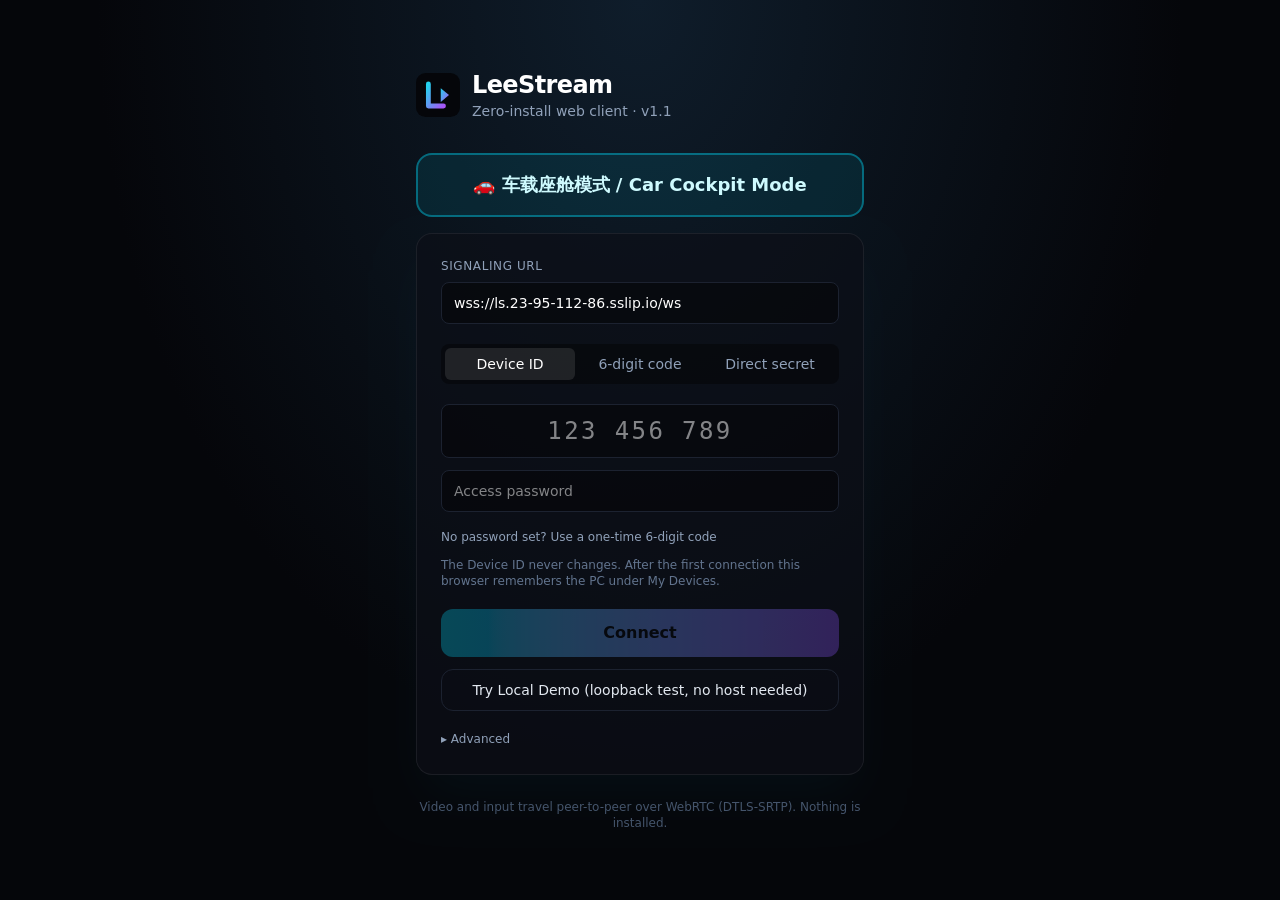
==== commit 05507939: "deploy(web-client): v1.2 remote access — permanent 9-digit Device ID, fixed password & My Devices" ====
--- a/web/index.html
+++ b/web/index.html
@@ -10,8 +10,8 @@
     <link rel="manifest" href="./manifest.webmanifest" />
     <link rel="icon" href="./favicon.svg" type="image/svg+xml" />
     <title>LeeStream Web</title>
-    <script type="module" crossorigin src="./assets/index-CqWJlQ29.js"></script>
-    <link rel="stylesheet" crossorigin href="./assets/index-CmLpYQo2.css">
+    <script type="module" crossorigin src="./assets/index-Deexm53z.js"></script>
+    <link rel="stylesheet" crossorigin href="./assets/index-Cb9m1hw0.css">
   </head>
   <body class="h-full overscroll-none">
     <div id="root" class="h-full"></div>
--- a/web/assets/index-Cb9m1hw0.css
+++ b/web/assets/index-Cb9m1hw0.css
@@ -0,0 +1 @@
+@layer properties{@supports (((-webkit-hyphens:none)) and (not (margin-trim:block))) or ((-moz-orient:inline) and (not (color:rgb(from red r g b)))){*,:before,:after,::backdrop{--tw-translate-x:0;--tw-translate-y:0;--tw-translate-z:0;--tw-rotate-x:initial;--tw-rotate-y:initial;--tw-rotate-z:initial;--tw-skew-x:initial;--tw-skew-y:initial;--tw-space-y-reverse:0;--tw-border-style:solid;--tw-gradient-position:initial;--tw-gradient-from:#0000;--tw-gradient-via:#0000;--tw-gradient-to:#0000;--tw-gradient-stops:initial;--tw-gradient-via-stops:initial;--tw-gradient-from-position:0%;--tw-gradient-via-position:50%;--tw-gradient-to-position:100%;--tw-leading:initial;--tw-font-weight:initial;--tw-tracking:initial;--tw-ordinal:initial;--tw-slashed-zero:initial;--tw-numeric-figure:initial;--tw-numeric-spacing:initial;--tw-numeric-fraction:initial;--tw-shadow:0 0 #0000;--tw-shadow-color:initial;--tw-shadow-alpha:100%;--tw-inset-shadow:0 0 #0000;--tw-inset-shadow-color:initial;--tw-inset-shadow-alpha:100%;--tw-ring-color:initial;--tw-ring-shadow:0 0 #0000;--tw-inset-ring-color:initial;--tw-inset-ring-shadow:0 0 #0000;--tw-ring-inset:initial;--tw-ring-offset-width:0px;--tw-ring-offset-color:#fff;--tw-ring-offset-shadow:0 0 #0000;--tw-blur:initial;--tw-brightness:initial;--tw-contrast:initial;--tw-grayscale:initial;--tw-hue-rotate:initial;--tw-invert:initial;--tw-opacity:initial;--tw-saturate:initial;--tw-sepia:initial;--tw-drop-shadow:initial;--tw-drop-shadow-color:initial;--tw-drop-shadow-alpha:100%;--tw-drop-shadow-size:initial;--tw-duration:initial;--tw-scale-x:1;--tw-scale-y:1;--tw-scale-z:1}}}@layer theme{:root,:host{--font-sans:-apple-system, BlinkMacSystemFont, "Segoe UI", Roboto, "Helvetica Neue", "Noto Sans", Arial, sans-serif, "Apple Color Emoji", "Segoe UI Emoji", "Segoe UI Symbol", "Noto Color Emoji";--font-mono:ui-monospace, "JetBrains Mono", "SF Mono", Menlo, Consolas, monospace;--color-red-300:oklch(80.8% .114 19.571);--color-red-400:oklch(70.4% .191 22.216);--color-red-500:oklch(63.7% .237 25.331);--color-red-600:oklch(57.7% .245 27.325);--color-amber-100:oklch(96.2% .059 95.617);--color-amber-200:oklch(92.4% .12 95.746);--color-amber-300:oklch(87.9% .169 91.605);--color-amber-400:oklch(82.8% .189 84.429);--color-amber-500:oklch(76.9% .188 70.08);--color-emerald-200:oklch(90.5% .093 164.15);--color-emerald-300:oklch(84.5% .143 164.978);--color-emerald-400:oklch(76.5% .177 163.223);--color-cyan-50:oklch(98.4% .019 200.873);--color-cyan-100:oklch(95.6% .045 203.388);--color-cyan-300:oklch(86.5% .127 207.078);--color-cyan-400:oklch(78.9% .154 211.53);--color-cyan-500:oklch(71.5% .143 215.221);--color-violet-100:oklch(94.3% .029 294.588);--color-violet-300:oklch(81.1% .111 293.571);--color-violet-400:oklch(70.2% .183 293.541);--color-violet-500:oklch(60.6% .25 292.717);--color-slate-100:oklch(96.8% .007 247.896);--color-slate-200:oklch(92.9% .013 255.508);--color-slate-300:oklch(86.9% .022 252.894);--color-slate-400:oklch(70.4% .04 256.788);--color-slate-500:oklch(55.4% .046 257.417);--color-slate-600:oklch(44.6% .043 257.281);--color-black:#000;--color-white:#fff;--spacing:.25rem;--container-sm:24rem;--container-md:28rem;--container-xl:36rem;--container-3xl:48rem;--text-xs:.75rem;--text-xs--line-height:calc(1 / .75);--text-sm:.875rem;--text-sm--line-height:calc(1.25 / .875);--text-base:1rem;--text-base--line-height: 1.5 ;--text-lg:1.125rem;--text-lg--line-height:calc(1.75 / 1.125);--text-xl:1.25rem;--text-xl--line-height:calc(1.75 / 1.25);--text-2xl:1.5rem;--text-2xl--line-height:calc(2 / 1.5);--text-3xl:1.875rem;--text-3xl--line-height: 1.2 ;--text-4xl:2.25rem;--text-4xl--line-height:calc(2.5 / 2.25);--text-7xl:4.5rem;--text-7xl--line-height:1;--font-weight-medium:500;--font-weight-semibold:600;--font-weight-bold:700;--tracking-tight:-.025em;--tracking-wider:.05em;--tracking-widest:.1em;--radius-md:.375rem;--radius-lg:.5rem;--radius-xl:.75rem;--radius-2xl:1rem;--radius-3xl:1.5rem;--animate-spin:spin 1s linear infinite;--default-transition-duration:.15s;--default-transition-timing-function:cubic-bezier(.4, 0, .2, 1);--default-font-family:var(--font-sans);--default-mono-font-family:var(--font-mono);--color-ink:#05060a;--color-edge:#1c2230;--color-accent:#22d3ee}}@layer base{*,:after,:before,::backdrop{box-sizing:border-box;border:0 solid;margin:0;padding:0}::file-selector-button{box-sizing:border-box;border:0 solid;margin:0;padding:0}html,:host{-webkit-text-size-adjust:100%;tab-size:4;line-height:1.5;font-family:var(--default-font-family,-apple-system, BlinkMacSystemFont, "Segoe UI", Roboto, "Helvetica Neue", "Noto Sans", Arial, sans-serif, "Apple Color Emoji", "Segoe UI Emoji", "Segoe UI Symbol", "Noto Color Emoji");font-feature-settings:var(--default-font-feature-settings,normal);font-variation-settings:var(--default-font-variation-settings,normal);-webkit-tap-highlight-color:transparent}hr{height:0;color:inherit;border-top-width:1px}abbr:where([title]){-webkit-text-decoration:underline dotted;text-decoration:underline dotted}h1,h2,h3,h4,h5,h6{font-size:inherit;font-weight:inherit}a{color:inherit;-webkit-text-decoration:inherit;text-decoration:inherit}b,strong{font-weight:bolder}code,kbd,samp,pre{font-family:var(--default-mono-font-family,ui-monospace, SFMono-Regular, Menlo, Monaco, Consolas, "Liberation Mono", "Courier New", monospace);font-feature-settings:var(--default-mono-font-feature-settings,normal);font-variation-settings:var(--default-mono-font-variation-settings,normal);font-size:1em}small{font-size:80%}sub,sup{vertical-align:baseline;font-size:75%;line-height:0;position:relative}sub{bottom:-.25em}sup{top:-.5em}table{text-indent:0;border-color:inherit;border-collapse:collapse}:-moz-focusring:where(:not(iframe)){outline:auto}progress{vertical-align:baseline}summary{display:list-item}ol,ul,menu{list-style:none}img,svg,video,canvas,audio,iframe,embed,object{vertical-align:middle;display:block}img,video{max-width:100%;height:auto}button,input,select,optgroup,textarea{font:inherit;font-feature-settings:inherit;font-variation-settings:inherit;letter-spacing:inherit;color:inherit;opacity:1;background-color:#0000;border-radius:0}::file-selector-button{font:inherit;font-feature-settings:inherit;font-variation-settings:inherit;letter-spacing:inherit;color:inherit;opacity:1;background-color:#0000;border-radius:0}:where(select:is([multiple],[size])) optgroup{font-weight:bolder}:where(select:is([multiple],[size])) optgroup option{padding-inline-start:20px}::file-selector-button{margin-inline-end:4px}::placeholder{opacity:1}@supports (not ((-webkit-appearance:-apple-pay-button))) or (contain-intrinsic-size:1px){::placeholder{color:currentColor}@supports (color:color-mix(in lab,red,red)){::placeholder{color:color-mix(in oklab,currentcolor 50%,transparent)}}}textarea{resize:vertical}::-webkit-search-decoration{-webkit-appearance:none}::-webkit-date-and-time-value{min-height:1lh;text-align:inherit}::-webkit-datetime-edit{display:inline-flex}::-webkit-datetime-edit-fields-wrapper{padding:0}::-webkit-datetime-edit{padding-block:0}::-webkit-datetime-edit-year-field{padding-block:0}::-webkit-datetime-edit-month-field{padding-block:0}::-webkit-datetime-edit-day-field{padding-block:0}::-webkit-datetime-edit-hour-field{padding-block:0}::-webkit-datetime-edit-minute-field{padding-block:0}::-webkit-datetime-edit-second-field{padding-block:0}::-webkit-datetime-edit-millisecond-field{padding-block:0}::-webkit-datetime-edit-meridiem-field{padding-block:0}::-webkit-calendar-picker-indicator{line-height:1}:-moz-ui-invalid{box-shadow:none}button,input:where([type=button],[type=reset],[type=submit]){appearance:button}::file-selector-button{appearance:button}::-webkit-inner-spin-button{height:auto}::-webkit-outer-spin-button{height:auto}[hidden]:where(:not([hidden=until-found])){display:none!important}}@layer components;@layer utilities{.pointer-events-auto{pointer-events:auto}.pointer-events-none{pointer-events:none}.visible{visibility:visible}.absolute{position:absolute}.fixed{position:fixed}.relative{position:relative}.static{position:static}.sticky{position:sticky}.inset-0{inset:0}.inset-x-0{inset-inline:0}.inset-y-0{inset-block:0}.top-0{top:0}.top-2{top:calc(var(--spacing) * 2)}.top-3{top:calc(var(--spacing) * 3)}.top-20{top:calc(var(--spacing) * 20)}.right-2{right:calc(var(--spacing) * 2)}.right-3{right:calc(var(--spacing) * 3)}.right-6{right:calc(var(--spacing) * 6)}.bottom-0{bottom:0}.bottom-6{bottom:calc(var(--spacing) * 6)}.bottom-20{bottom:calc(var(--spacing) * 20)}.left-0{left:0}.left-1\/2{left:50%}.-z-10{z-index:-10}.z-10{z-index:10}.z-20{z-index:20}.z-30{z-index:30}.z-40{z-index:40}.z-50{z-index:50}.col-span-2{grid-column:span 2/span 2}.\!container{width:100%!important}@media(min-width:40rem){.\!container{max-width:40rem!important}}@media(min-width:48rem){.\!container{max-width:48rem!important}}@media(min-width:64rem){.\!container{max-width:64rem!important}}@media(min-width:80rem){.\!container{max-width:80rem!important}}@media(min-width:96rem){.\!container{max-width:96rem!important}}.container{width:100%}@media(min-width:40rem){.container{max-width:40rem}}@media(min-width:48rem){.container{max-width:48rem}}@media(min-width:64rem){.container{max-width:64rem}}@media(min-width:80rem){.container{max-width:80rem}}@media(min-width:96rem){.container{max-width:96rem}}.mx-1{margin-inline:var(--spacing)}.mx-auto{margin-inline:auto}.mt-0\.5{margin-top:calc(var(--spacing) * .5)}.mt-1{margin-top:var(--spacing)}.mt-1\.5{margin-top:calc(var(--spacing) * 1.5)}.mt-2{margin-top:calc(var(--spacing) * 2)}.mt-3{margin-top:calc(var(--spacing) * 3)}.mt-4{margin-top:calc(var(--spacing) * 4)}.mt-5{margin-top:calc(var(--spacing) * 5)}.mt-6{margin-top:calc(var(--spacing) * 6)}.mr-2{margin-right:calc(var(--spacing) * 2)}.mr-auto{margin-right:auto}.mb-1{margin-bottom:var(--spacing)}.mb-2{margin-bottom:calc(var(--spacing) * 2)}.mb-3{margin-bottom:calc(var(--spacing) * 3)}.mb-4{margin-bottom:calc(var(--spacing) * 4)}.mb-5{margin-bottom:calc(var(--spacing) * 5)}.mb-8{margin-bottom:calc(var(--spacing) * 8)}.ml-0\.5{margin-left:calc(var(--spacing) * .5)}.block{display:block}.flex{display:flex}.grid{display:grid}.hidden{display:none}.inline{display:inline}.inline-block{display:inline-block}.table{display:table}.h-1\/2{height:50%}.h-5{height:calc(var(--spacing) * 5)}.h-8{height:calc(var(--spacing) * 8)}.h-9{height:calc(var(--spacing) * 9)}.h-11{height:calc(var(--spacing) * 11)}.h-12{height:calc(var(--spacing) * 12)}.h-14{height:calc(var(--spacing) * 14)}.h-16{height:calc(var(--spacing) * 16)}.h-20{height:calc(var(--spacing) * 20)}.h-24{height:calc(var(--spacing) * 24)}.h-32{height:calc(var(--spacing) * 32)}.h-\[18px\]{height:18px}.h-\[68px\]{height:68px}.h-full{height:100%}.h-px{height:1px}.min-h-11{min-height:calc(var(--spacing) * 11)}.min-h-16{min-height:calc(var(--spacing) * 16)}.min-h-\[112px\]{min-height:112px}.min-h-full{min-height:100%}.w-1\/2{width:50%}.w-7{width:calc(var(--spacing) * 7)}.w-8{width:calc(var(--spacing) * 8)}.w-9{width:calc(var(--spacing) * 9)}.w-11{width:calc(var(--spacing) * 11)}.w-12{width:calc(var(--spacing) * 12)}.w-40{width:calc(var(--spacing) * 40)}.w-\[18px\]{width:18px}.w-\[68px\]{width:68px}.w-\[92px\]{width:92px}.w-\[min\(92vw\,480px\)\]{width:min(92vw,480px)}.w-full{width:100%}.w-px{width:1px}.max-w-3xl{max-width:var(--container-3xl)}.max-w-\[min\(100vw-16px\,900px\)\]{max-width:min(100vw - 16px,900px)}.max-w-md{max-width:var(--container-md)}.max-w-sm{max-width:var(--container-sm)}.max-w-xl{max-width:var(--container-xl)}.min-w-0{min-width:0}.min-w-9{min-width:calc(var(--spacing) * 9)}.min-w-14{min-width:calc(var(--spacing) * 14)}.min-w-64{min-width:calc(var(--spacing) * 64)}.min-w-72{min-width:calc(var(--spacing) * 72)}.flex-1{flex:1}.-translate-x-1\/2{--tw-translate-x: -50% ;translate:var(--tw-translate-x) var(--tw-translate-y)}.transform{transform:var(--tw-rotate-x, ) var(--tw-rotate-y, ) var(--tw-rotate-z, ) var(--tw-skew-x, ) var(--tw-skew-y, )}.animate-spin{animation:var(--animate-spin)}.resize{resize:both}.grid-cols-2{grid-template-columns:repeat(2,minmax(0,1fr))}.grid-cols-3{grid-template-columns:repeat(3,minmax(0,1fr))}.grid-cols-\[1\.35fr_1fr\]{grid-template-columns:1.35fr 1fr}.flex-col{flex-direction:column}.flex-wrap{flex-wrap:wrap}.items-baseline{align-items:baseline}.items-center{align-items:center}.items-end{align-items:flex-end}.items-start{align-items:flex-start}.justify-between{justify-content:space-between}.justify-center{justify-content:center}.justify-end{justify-content:flex-end}.gap-0\.5{gap:calc(var(--spacing) * .5)}.gap-1{gap:var(--spacing)}.gap-1\.5{gap:calc(var(--spacing) * 1.5)}.gap-2{gap:calc(var(--spacing) * 2)}.gap-3{gap:calc(var(--spacing) * 3)}.gap-4{gap:calc(var(--spacing) * 4)}.gap-5{gap:calc(var(--spacing) * 5)}:where(.space-y-2>:not(:last-child)){--tw-space-y-reverse:0;margin-block-start:calc(calc(var(--spacing) * 2) * var(--tw-space-y-reverse));margin-block-end:calc(calc(var(--spacing) * 2) * calc(1 - var(--tw-space-y-reverse)))}:where(.space-y-3>:not(:last-child)){--tw-space-y-reverse:0;margin-block-start:calc(calc(var(--spacing) * 3) * var(--tw-space-y-reverse));margin-block-end:calc(calc(var(--spacing) * 3) * calc(1 - var(--tw-space-y-reverse)))}:where(.space-y-4>:not(:last-child)){--tw-space-y-reverse:0;margin-block-start:calc(calc(var(--spacing) * 4) * var(--tw-space-y-reverse));margin-block-end:calc(calc(var(--spacing) * 4) * calc(1 - var(--tw-space-y-reverse)))}:where(.space-y-5>:not(:last-child)){--tw-space-y-reverse:0;margin-block-start:calc(calc(var(--spacing) * 5) * var(--tw-space-y-reverse));margin-block-end:calc(calc(var(--spacing) * 5) * calc(1 - var(--tw-space-y-reverse)))}.gap-x-4{column-gap:calc(var(--spacing) * 4)}.truncate{text-overflow:ellipsis;white-space:nowrap;overflow:hidden}.overflow-hidden{overflow:hidden}.overflow-x-auto{overflow-x:auto}.overflow-y-auto{overflow-y:auto}.overscroll-none{overscroll-behavior:none}.rounded{border-radius:.25rem}.rounded-2xl{border-radius:var(--radius-2xl)}.rounded-3xl{border-radius:var(--radius-3xl)}.rounded-full{border-radius:2147483647px}.rounded-lg{border-radius:var(--radius-lg)}.rounded-md{border-radius:var(--radius-md)}.rounded-xl{border-radius:var(--radius-xl)}.rounded-b-xl{border-bottom-right-radius:var(--radius-xl);border-bottom-left-radius:var(--radius-xl)}.border{border-style:var(--tw-border-style);border-width:1px}.border-2{border-style:var(--tw-border-style);border-width:2px}.border-t{border-top-style:var(--tw-border-style);border-top-width:1px}.border-accent{border-color:var(--color-accent)}.border-accent\/40{border-color:#22d3ee66}@supports (color:color-mix(in lab,red,red)){.border-accent\/40{border-color:color-mix(in oklab,var(--color-accent) 40%,transparent)}}.border-amber-400\/40{border-color:#fcbb0066}@supports (color:color-mix(in lab,red,red)){.border-amber-400\/40{border-color:color-mix(in oklab,var(--color-amber-400) 40%,transparent)}}.border-amber-400\/50{border-color:#fcbb0080}@supports (color:color-mix(in lab,red,red)){.border-amber-400\/50{border-color:color-mix(in oklab,var(--color-amber-400) 50%,transparent)}}.border-cyan-300\/50{border-color:#53eafd80}@supports (color:color-mix(in lab,red,red)){.border-cyan-300\/50{border-color:color-mix(in oklab,var(--color-cyan-300) 50%,transparent)}}.border-cyan-300\/70{border-color:#53eafdb3}@supports (color:color-mix(in lab,red,red)){.border-cyan-300\/70{border-color:color-mix(in oklab,var(--color-cyan-300) 70%,transparent)}}.border-cyan-400{border-color:var(--color-cyan-400)}.border-cyan-400\/40{border-color:#00d2ef66}@supports (color:color-mix(in lab,red,red)){.border-cyan-400\/40{border-color:color-mix(in oklab,var(--color-cyan-400) 40%,transparent)}}.border-edge{border-color:var(--color-edge)}.border-emerald-400\/40{border-color:#00d29466}@supports (color:color-mix(in lab,red,red)){.border-emerald-400\/40{border-color:color-mix(in oklab,var(--color-emerald-400) 40%,transparent)}}.border-red-500\/30{border-color:#fb2c364d}@supports (color:color-mix(in lab,red,red)){.border-red-500\/30{border-color:color-mix(in oklab,var(--color-red-500) 30%,transparent)}}.border-violet-400\/50{border-color:#a685ff80}@supports (color:color-mix(in lab,red,red)){.border-violet-400\/50{border-color:color-mix(in oklab,var(--color-violet-400) 50%,transparent)}}.border-white\/10{border-color:#ffffff1a}@supports (color:color-mix(in lab,red,red)){.border-white\/10{border-color:color-mix(in oklab,var(--color-white) 10%,transparent)}}.border-white\/15{border-color:#ffffff26}@supports (color:color-mix(in lab,red,red)){.border-white\/15{border-color:color-mix(in oklab,var(--color-white) 15%,transparent)}}.border-white\/20{border-color:#fff3}@supports (color:color-mix(in lab,red,red)){.border-white\/20{border-color:color-mix(in oklab,var(--color-white) 20%,transparent)}}.border-t-transparent{border-top-color:#0000}.bg-accent{background-color:var(--color-accent)}.bg-accent\/20{background-color:#22d3ee33}@supports (color:color-mix(in lab,red,red)){.bg-accent\/20{background-color:color-mix(in oklab,var(--color-accent) 20%,transparent)}}.bg-amber-400{background-color:var(--color-amber-400)}.bg-amber-400\/10{background-color:#fcbb001a}@supports (color:color-mix(in lab,red,red)){.bg-amber-400\/10{background-color:color-mix(in oklab,var(--color-amber-400) 10%,transparent)}}.bg-amber-500\/15{background-color:#f99c0026}@supports (color:color-mix(in lab,red,red)){.bg-amber-500\/15{background-color:color-mix(in oklab,var(--color-amber-500) 15%,transparent)}}.bg-amber-500\/20{background-color:#f99c0033}@supports (color:color-mix(in lab,red,red)){.bg-amber-500\/20{background-color:color-mix(in oklab,var(--color-amber-500) 20%,transparent)}}.bg-black{background-color:var(--color-black)}.bg-black\/30{background-color:#0000004d}@supports (color:color-mix(in lab,red,red)){.bg-black\/30{background-color:color-mix(in oklab,var(--color-black) 30%,transparent)}}.bg-black\/40{background-color:#0006}@supports (color:color-mix(in lab,red,red)){.bg-black\/40{background-color:color-mix(in oklab,var(--color-black) 40%,transparent)}}.bg-black\/50{background-color:#00000080}@supports (color:color-mix(in lab,red,red)){.bg-black\/50{background-color:color-mix(in oklab,var(--color-black) 50%,transparent)}}.bg-black\/55{background-color:#0000008c}@supports (color:color-mix(in lab,red,red)){.bg-black\/55{background-color:color-mix(in oklab,var(--color-black) 55%,transparent)}}.bg-black\/60{background-color:#0009}@supports (color:color-mix(in lab,red,red)){.bg-black\/60{background-color:color-mix(in oklab,var(--color-black) 60%,transparent)}}.bg-black\/70{background-color:#000000b3}@supports (color:color-mix(in lab,red,red)){.bg-black\/70{background-color:color-mix(in oklab,var(--color-black) 70%,transparent)}}.bg-black\/95{background-color:#000000f2}@supports (color:color-mix(in lab,red,red)){.bg-black\/95{background-color:color-mix(in oklab,var(--color-black) 95%,transparent)}}.bg-cyan-400\/10{background-color:#00d2ef1a}@supports (color:color-mix(in lab,red,red)){.bg-cyan-400\/10{background-color:color-mix(in oklab,var(--color-cyan-400) 10%,transparent)}}.bg-cyan-400\/15{background-color:#00d2ef26}@supports (color:color-mix(in lab,red,red)){.bg-cyan-400\/15{background-color:color-mix(in oklab,var(--color-cyan-400) 15%,transparent)}}.bg-cyan-400\/25{background-color:#00d2ef40}@supports (color:color-mix(in lab,red,red)){.bg-cyan-400\/25{background-color:color-mix(in oklab,var(--color-cyan-400) 25%,transparent)}}.bg-cyan-500\/40{background-color:#00b7d766}@supports (color:color-mix(in lab,red,red)){.bg-cyan-500\/40{background-color:color-mix(in oklab,var(--color-cyan-500) 40%,transparent)}}.bg-emerald-400{background-color:var(--color-emerald-400)}.bg-emerald-400\/10{background-color:#00d2941a}@supports (color:color-mix(in lab,red,red)){.bg-emerald-400\/10{background-color:color-mix(in oklab,var(--color-emerald-400) 10%,transparent)}}.bg-red-500\/10{background-color:#fb2c361a}@supports (color:color-mix(in lab,red,red)){.bg-red-500\/10{background-color:color-mix(in oklab,var(--color-red-500) 10%,transparent)}}.bg-red-600{background-color:var(--color-red-600)}.bg-violet-500\/10{background-color:#8d54ff1a}@supports (color:color-mix(in lab,red,red)){.bg-violet-500\/10{background-color:color-mix(in oklab,var(--color-violet-500) 10%,transparent)}}.bg-white\/5{background-color:#ffffff0d}@supports (color:color-mix(in lab,red,red)){.bg-white\/5{background-color:color-mix(in oklab,var(--color-white) 5%,transparent)}}.bg-white\/8{background-color:#ffffff14}@supports (color:color-mix(in lab,red,red)){.bg-white\/8{background-color:color-mix(in oklab,var(--color-white) 8%,transparent)}}.bg-white\/10{background-color:#ffffff1a}@supports (color:color-mix(in lab,red,red)){.bg-white\/10{background-color:color-mix(in oklab,var(--color-white) 10%,transparent)}}.bg-white\/\[0\.03\]{background-color:#ffffff08}@supports (color:color-mix(in lab,red,red)){.bg-white\/\[0\.03\]{background-color:color-mix(in oklab,var(--color-white) 3%,transparent)}}.bg-white\/\[0\.04\]{background-color:#ffffff0a}@supports (color:color-mix(in lab,red,red)){.bg-white\/\[0\.04\]{background-color:color-mix(in oklab,var(--color-white) 4%,transparent)}}.bg-gradient-to-r{--tw-gradient-position:to right in oklab;background-image:linear-gradient(var(--tw-gradient-stops))}.bg-\[radial-gradient\(ellipse_at_top\,_\#0b2233_0\%\,_\#03040a_65\%\)\]{background-image:radial-gradient(at top,#0b2233,#03040a 65%)}.bg-\[radial-gradient\(ellipse_at_top\,_\#0f1d2b_0\%\,_\#05060a_60\%\)\]{background-image:radial-gradient(at top,#0f1d2b,#05060a 60%)}.from-cyan-400{--tw-gradient-from:var(--color-cyan-400);--tw-gradient-stops:var(--tw-gradient-via-stops,var(--tw-gradient-position), var(--tw-gradient-from) var(--tw-gradient-from-position), var(--tw-gradient-to) var(--tw-gradient-to-position))}.to-violet-500{--tw-gradient-to:var(--color-violet-500);--tw-gradient-stops:var(--tw-gradient-via-stops,var(--tw-gradient-position), var(--tw-gradient-from) var(--tw-gradient-from-position), var(--tw-gradient-to) var(--tw-gradient-to-position))}.object-contain{object-fit:contain}.p-0{padding:0}.p-1{padding:var(--spacing)}.p-2{padding:calc(var(--spacing) * 2)}.p-3{padding:calc(var(--spacing) * 3)}.p-4{padding:calc(var(--spacing) * 4)}.p-5{padding:calc(var(--spacing) * 5)}.p-6{padding:calc(var(--spacing) * 6)}.px-1\.5{padding-inline:calc(var(--spacing) * 1.5)}.px-2{padding-inline:calc(var(--spacing) * 2)}.px-3{padding-inline:calc(var(--spacing) * 3)}.px-4{padding-inline:calc(var(--spacing) * 4)}.px-5{padding-inline:calc(var(--spacing) * 5)}.px-6{padding-inline:calc(var(--spacing) * 6)}.px-8{padding-inline:calc(var(--spacing) * 8)}.py-0\.5{padding-block:calc(var(--spacing) * .5)}.py-1{padding-block:var(--spacing)}.py-1\.5{padding-block:calc(var(--spacing) * 1.5)}.py-2{padding-block:calc(var(--spacing) * 2)}.py-2\.5{padding-block:calc(var(--spacing) * 2.5)}.py-3{padding-block:calc(var(--spacing) * 3)}.py-4{padding-block:calc(var(--spacing) * 4)}.py-5{padding-block:calc(var(--spacing) * 5)}.pt-1\.5{padding-top:calc(var(--spacing) * 1.5)}.text-center{text-align:center}.text-left{text-align:left}.font-mono{font-family:var(--font-mono)}.text-2xl{font-size:var(--text-2xl);line-height:var(--tw-leading,var(--text-2xl--line-height))}.text-3xl{font-size:var(--text-3xl);line-height:var(--tw-leading,var(--text-3xl--line-height))}.text-4xl{font-size:var(--text-4xl);line-height:var(--tw-leading,var(--text-4xl--line-height))}.text-7xl{font-size:var(--text-7xl);line-height:var(--tw-leading,var(--text-7xl--line-height))}.text-base{font-size:var(--text-base);line-height:var(--tw-leading,var(--text-base--line-height))}.text-lg{font-size:var(--text-lg);line-height:var(--tw-leading,var(--text-lg--line-height))}.text-sm{font-size:var(--text-sm);line-height:var(--tw-leading,var(--text-sm--line-height))}.text-xl{font-size:var(--text-xl);line-height:var(--tw-leading,var(--text-xl--line-height))}.text-xs{font-size:var(--text-xs);line-height:var(--tw-leading,var(--text-xs--line-height))}.text-\[9px\]{font-size:9px}.text-\[10px\]{font-size:10px}.text-\[11px\]{font-size:11px}.leading-\[1\.35\]{--tw-leading:1.35;line-height:1.35}.leading-none{--tw-leading:1;line-height:1}.font-bold{--tw-font-weight:var(--font-weight-bold);font-weight:var(--font-weight-bold)}.font-medium{--tw-font-weight:var(--font-weight-medium);font-weight:var(--font-weight-medium)}.font-semibold{--tw-font-weight:var(--font-weight-semibold);font-weight:var(--font-weight-semibold)}.tracking-tight{--tw-tracking:var(--tracking-tight);letter-spacing:var(--tracking-tight)}.tracking-wider{--tw-tracking:var(--tracking-wider);letter-spacing:var(--tracking-wider)}.tracking-widest{--tw-tracking:var(--tracking-widest);letter-spacing:var(--tracking-widest)}.whitespace-nowrap{white-space:nowrap}.text-accent{color:var(--color-accent)}.text-amber-100{color:var(--color-amber-100)}.text-amber-200{color:var(--color-amber-200)}.text-amber-200\/70{color:#fee685b3}@supports (color:color-mix(in lab,red,red)){.text-amber-200\/70{color:color-mix(in oklab,var(--color-amber-200) 70%,transparent)}}.text-amber-300{color:var(--color-amber-300)}.text-amber-400{color:var(--color-amber-400)}.text-black{color:var(--color-black)}.text-cyan-50{color:var(--color-cyan-50)}.text-cyan-100{color:var(--color-cyan-100)}.text-cyan-300{color:var(--color-cyan-300)}.text-emerald-200{color:var(--color-emerald-200)}.text-emerald-300{color:var(--color-emerald-300)}.text-red-300{color:var(--color-red-300)}.text-red-400{color:var(--color-red-400)}.text-slate-100{color:var(--color-slate-100)}.text-slate-200{color:var(--color-slate-200)}.text-slate-300{color:var(--color-slate-300)}.text-slate-400{color:var(--color-slate-400)}.text-slate-500{color:var(--color-slate-500)}.text-slate-600{color:var(--color-slate-600)}.text-violet-100{color:var(--color-violet-100)}.text-violet-300{color:var(--color-violet-300)}.text-white{color:var(--color-white)}.text-white\/40{color:#fff6}@supports (color:color-mix(in lab,red,red)){.text-white\/40{color:color-mix(in oklab,var(--color-white) 40%,transparent)}}.uppercase{text-transform:uppercase}.tabular-nums{--tw-numeric-spacing:tabular-nums;font-variant-numeric:var(--tw-ordinal, ) var(--tw-slashed-zero, ) var(--tw-numeric-figure, ) var(--tw-numeric-spacing, ) var(--tw-numeric-fraction, )}.opacity-0{opacity:0}.shadow-2xl{--tw-shadow:0 25px 50px -12px var(--tw-shadow-color,#00000040);box-shadow:var(--tw-inset-shadow),var(--tw-inset-ring-shadow),var(--tw-ring-offset-shadow),var(--tw-ring-shadow),var(--tw-shadow)}.shadow-lg{--tw-shadow:0 10px 15px -3px var(--tw-shadow-color,#0000001a), 0 4px 6px -4px var(--tw-shadow-color,#0000001a);box-shadow:var(--tw-inset-shadow),var(--tw-inset-ring-shadow),var(--tw-ring-offset-shadow),var(--tw-ring-shadow),var(--tw-shadow)}.shadow-xl{--tw-shadow:0 20px 25px -5px var(--tw-shadow-color,#0000001a), 0 8px 10px -6px var(--tw-shadow-color,#0000001a);box-shadow:var(--tw-inset-shadow),var(--tw-inset-ring-shadow),var(--tw-ring-offset-shadow),var(--tw-ring-shadow),var(--tw-shadow)}.ring{--tw-ring-shadow:var(--tw-ring-inset, ) 0 0 0 calc(1px + var(--tw-ring-offset-width)) var(--tw-ring-color,currentcolor);box-shadow:var(--tw-inset-shadow),var(--tw-inset-ring-shadow),var(--tw-ring-offset-shadow),var(--tw-ring-shadow),var(--tw-shadow)}.shadow-cyan-500\/5{--tw-shadow-color:#00b7d70d}@supports (color:color-mix(in lab,red,red)){.shadow-cyan-500\/5{--tw-shadow-color:color-mix(in oklab, color-mix(in oklab, var(--color-cyan-500) 5%, transparent) var(--tw-shadow-alpha), transparent)}}.blur{--tw-blur:blur(8px);filter:var(--tw-blur, ) var(--tw-brightness, ) var(--tw-contrast, ) var(--tw-grayscale, ) var(--tw-hue-rotate, ) var(--tw-invert, ) var(--tw-saturate, ) var(--tw-sepia, ) var(--tw-drop-shadow, )}.filter{filter:var(--tw-blur, ) var(--tw-brightness, ) var(--tw-contrast, ) var(--tw-grayscale, ) var(--tw-hue-rotate, ) var(--tw-invert, ) var(--tw-saturate, ) var(--tw-sepia, ) var(--tw-drop-shadow, )}.filter\!{filter:var(--tw-blur, ) var(--tw-brightness, ) var(--tw-contrast, ) var(--tw-grayscale, ) var(--tw-hue-rotate, ) var(--tw-invert, ) var(--tw-saturate, ) var(--tw-sepia, ) var(--tw-drop-shadow, )!important}.transition{transition-property:color,background-color,border-color,outline-color,text-decoration-color,fill,stroke,--tw-gradient-from,--tw-gradient-via,--tw-gradient-to,opacity,box-shadow,transform,translate,scale,rotate,filter,-webkit-backdrop-filter,backdrop-filter,display,content-visibility,overlay,pointer-events;transition-timing-function:var(--tw-ease,var(--default-transition-timing-function));transition-duration:var(--tw-duration,var(--default-transition-duration))}.transition-all{transition-property:all;transition-timing-function:var(--tw-ease,var(--default-transition-timing-function));transition-duration:var(--tw-duration,var(--default-transition-duration))}.transition-none{transition-property:none}.duration-300{--tw-duration:.3s;transition-duration:.3s}.select-none{-webkit-user-select:none;user-select:none}.placeholder\:text-slate-600::placeholder{color:var(--color-slate-600)}@media(hover:hover){.hover\:bg-cyan-400\/20:hover{background-color:#00d2ef33}@supports (color:color-mix(in lab,red,red)){.hover\:bg-cyan-400\/20:hover{background-color:color-mix(in oklab,var(--color-cyan-400) 20%,transparent)}}.hover\:bg-red-500\/20:hover{background-color:#fb2c3633}@supports (color:color-mix(in lab,red,red)){.hover\:bg-red-500\/20:hover{background-color:color-mix(in oklab,var(--color-red-500) 20%,transparent)}}.hover\:bg-white\/5:hover{background-color:#ffffff0d}@supports (color:color-mix(in lab,red,red)){.hover\:bg-white\/5:hover{background-color:color-mix(in oklab,var(--color-white) 5%,transparent)}}.hover\:bg-white\/10:hover{background-color:#ffffff1a}@supports (color:color-mix(in lab,red,red)){.hover\:bg-white\/10:hover{background-color:color-mix(in oklab,var(--color-white) 10%,transparent)}}.hover\:bg-white\/15:hover{background-color:#ffffff26}@supports (color:color-mix(in lab,red,red)){.hover\:bg-white\/15:hover{background-color:color-mix(in oklab,var(--color-white) 15%,transparent)}}.hover\:bg-white\/20:hover{background-color:#fff3}@supports (color:color-mix(in lab,red,red)){.hover\:bg-white\/20:hover{background-color:color-mix(in oklab,var(--color-white) 20%,transparent)}}.hover\:bg-white\/\[0\.06\]:hover{background-color:#ffffff0f}@supports (color:color-mix(in lab,red,red)){.hover\:bg-white\/\[0\.06\]:hover{background-color:color-mix(in oklab,var(--color-white) 6%,transparent)}}.hover\:text-red-300:hover{color:var(--color-red-300)}.hover\:text-slate-200:hover{color:var(--color-slate-200)}.hover\:text-white:hover{color:var(--color-white)}.hover\:brightness-110:hover{--tw-brightness:brightness(110%);filter:var(--tw-blur, ) var(--tw-brightness, ) var(--tw-contrast, ) var(--tw-grayscale, ) var(--tw-hue-rotate, ) var(--tw-invert, ) var(--tw-saturate, ) var(--tw-sepia, ) var(--tw-drop-shadow, )}}.focus\:border-accent:focus{border-color:var(--color-accent)}.focus\:border-cyan-400:focus{border-color:var(--color-cyan-400)}.focus\:ring-2:focus{--tw-ring-shadow:var(--tw-ring-inset, ) 0 0 0 calc(2px + var(--tw-ring-offset-width)) var(--tw-ring-color,currentcolor);box-shadow:var(--tw-inset-shadow),var(--tw-inset-ring-shadow),var(--tw-ring-offset-shadow),var(--tw-ring-shadow),var(--tw-shadow)}.focus\:ring-accent\/30:focus{--tw-ring-color:#22d3ee4d}@supports (color:color-mix(in lab,red,red)){.focus\:ring-accent\/30:focus{--tw-ring-color:color-mix(in oklab, var(--color-accent) 30%, transparent)}}.focus\:outline-none:focus{--tw-outline-style:none;outline-style:none}.active\:scale-95:active{--tw-scale-x:95%;--tw-scale-y:95%;--tw-scale-z:95%;scale:var(--tw-scale-x) var(--tw-scale-y)}.active\:scale-\[0\.98\]:active{scale:.98}.active\:bg-white\/25:active{background-color:#ffffff40}@supports (color:color-mix(in lab,red,red)){.active\:bg-white\/25:active{background-color:color-mix(in oklab,var(--color-white) 25%,transparent)}}.disabled\:cursor-not-allowed:disabled{cursor:not-allowed}.disabled\:opacity-30:disabled{opacity:.3}@media(min-width:40rem){.sm\:block{display:block}.sm\:h-16{height:calc(var(--spacing) * 16)}.sm\:w-14{width:calc(var(--spacing) * 14)}}}html,body,#root{height:100%}body{background:var(--color-ink);color:#e5e7eb;-webkit-font-smoothing:antialiased;-webkit-tap-highlight-color:transparent;touch-action:manipulation;margin:0;font-family:Inter,ui-sans-serif,system-ui,-apple-system,Segoe UI,Roboto,sans-serif}.stream-surface{touch-action:none;-webkit-user-select:none;user-select:none;-webkit-touch-callout:none;overscroll-behavior:none}.glass{-webkit-backdrop-filter:blur(14px)saturate(140%);background:#0d1018b8;border:1px solid #ffffff12}.code-cell{caret-color:#0000}.car-btn{min-width:64px;min-height:64px}.car-btn-xl{min-height:68px}.car-input{height:64px}.car-glass{-webkit-backdrop-filter:blur(16px);background:#080b12db;border:1px solid #ffffff1a}.car-root button,.car-root a{-webkit-user-select:none;user-select:none}.car-dock-btn{color:#f1f5f9;touch-action:manipulation;background:#ffffff0f;border:1.5px solid #ffffff1f;border-radius:18px;flex-direction:column;justify-content:center;align-items:center;gap:2px;min-width:64px;min-height:64px;font-weight:600;display:flex}.car-dock-btn[aria-pressed=true]{color:#fff;background:#22d3ee33;border-color:#22d3ee}.car-dock-btn.danger{color:#fecaca;background:#ef444426;border-color:#f8717173}.car-dock-btn .lbl{opacity:.85;white-space:nowrap;font-size:12px;line-height:1}.car-hud{transform-origin:0 0;transform:scale(1.35)}.vpad-btn[data-down="1"]{filter:brightness(1.8);transform:scale(.94)}@property --tw-translate-x{syntax:"*";inherits:false;initial-value:0}@property --tw-translate-y{syntax:"*";inherits:false;initial-value:0}@property --tw-translate-z{syntax:"*";inherits:false;initial-value:0}@property --tw-rotate-x{syntax:"*";inherits:false}@property --tw-rotate-y{syntax:"*";inherits:false}@property --tw-rotate-z{syntax:"*";inherits:false}@property --tw-skew-x{syntax:"*";inherits:false}@property --tw-skew-y{syntax:"*";inherits:false}@property --tw-space-y-reverse{syntax:"*";inherits:false;initial-value:0}@property --tw-border-style{syntax:"*";inherits:false;initial-value:solid}@property --tw-gradient-position{syntax:"*";inherits:false}@property --tw-gradient-from{syntax:"<color>";inherits:false;initial-value:#0000}@property --tw-gradient-via{syntax:"<color>";inherits:false;initial-value:#0000}@property --tw-gradient-to{syntax:"<color>";inherits:false;initial-value:#0000}@property --tw-gradient-stops{syntax:"*";inherits:false}@property --tw-gradient-via-stops{syntax:"*";inherits:false}@property --tw-gradient-from-position{syntax:"<length-percentage>";inherits:false;initial-value:0%}@property --tw-gradient-via-position{syntax:"<length-percentage>";inherits:false;initial-value:50%}@property --tw-gradient-to-position{syntax:"<length-percentage>";inherits:false;initial-value:100%}@property --tw-leading{syntax:"*";inherits:false}@property --tw-font-weight{syntax:"*";inherits:false}@property --tw-tracking{syntax:"*";inherits:false}@property --tw-ordinal{syntax:"*";inherits:false}@property --tw-slashed-zero{syntax:"*";inherits:false}@property --tw-numeric-figure{syntax:"*";inherits:false}@property --tw-numeric-spacing{syntax:"*";inherits:false}@property --tw-numeric-fraction{syntax:"*";inherits:false}@property --tw-shadow{syntax:"*";inherits:false;initial-value:0 0 #0000}@property --tw-shadow-color{syntax:"*";inherits:false}@property --tw-shadow-alpha{syntax:"<percentage>";inherits:false;initial-value:100%}@property --tw-inset-shadow{syntax:"*";inherits:false;initial-value:0 0 #0000}@property --tw-inset-shadow-color{syntax:"*";inherits:false}@property --tw-inset-shadow-alpha{syntax:"<percentage>";inherits:false;initial-value:100%}@property --tw-ring-color{syntax:"*";inherits:false}@property --tw-ring-shadow{syntax:"*";inherits:false;initial-value:0 0 #0000}@property --tw-inset-ring-color{syntax:"*";inherits:false}@property --tw-inset-ring-shadow{syntax:"*";inherits:false;initial-value:0 0 #0000}@property --tw-ring-inset{syntax:"*";inherits:false}@property --tw-ring-offset-width{syntax:"<length>";inherits:false;initial-value:0}@property --tw-ring-offset-color{syntax:"*";inherits:false;initial-value:#fff}@property --tw-ring-offset-shadow{syntax:"*";inherits:false;initial-value:0 0 #0000}@property --tw-blur{syntax:"*";inherits:false}@property --tw-brightness{syntax:"*";inherits:false}@property --tw-contrast{syntax:"*";inherits:false}@property --tw-grayscale{syntax:"*";inherits:false}@property --tw-hue-rotate{syntax:"*";inherits:false}@property --tw-invert{syntax:"*";inherits:false}@property --tw-opacity{syntax:"*";inherits:false}@property --tw-saturate{syntax:"*";inherits:false}@property --tw-sepia{syntax:"*";inherits:false}@property --tw-drop-shadow{syntax:"*";inherits:false}@property --tw-drop-shadow-color{syntax:"*";inherits:false}@property --tw-drop-shadow-alpha{syntax:"<percentage>";inherits:false;initial-value:100%}@property --tw-drop-shadow-size{syntax:"*";inherits:false}@property --tw-duration{syntax:"*";inherits:false}@property --tw-scale-x{syntax:"*";inherits:false;initial-value:1}@property --tw-scale-y{syntax:"*";inherits:false;initial-value:1}@property --tw-scale-z{syntax:"*";inherits:false;initial-value:1}@keyframes spin{to{transform:rotate(360deg)}}
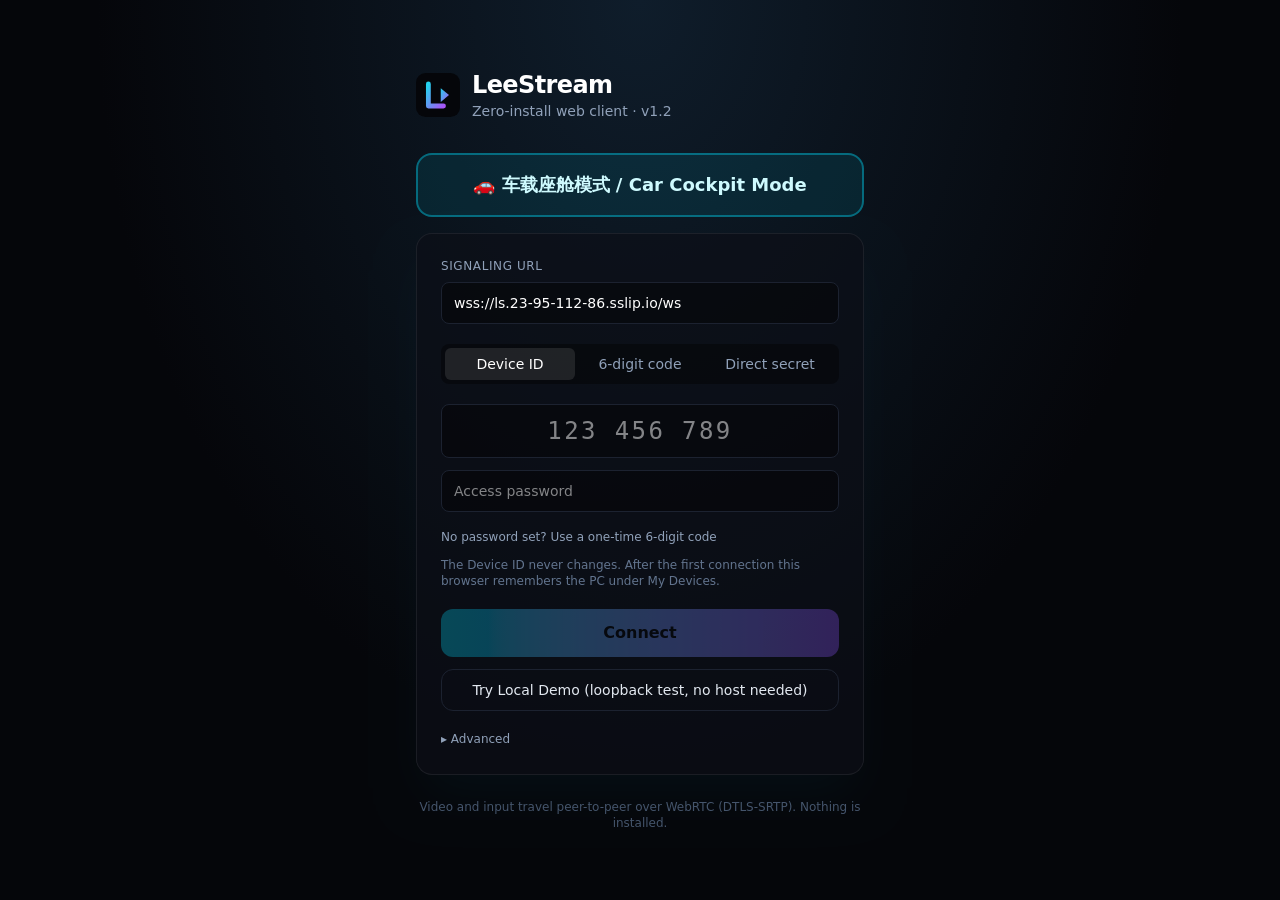
==== commit 20192b7c: "deploy(v1.2.0): publish v1.2.0 website, permanent Device ID & preemption-safe web client" ====
--- a/web/index.html
+++ b/web/index.html
@@ -10,7 +10,7 @@
     <link rel="manifest" href="./manifest.webmanifest" />
     <link rel="icon" href="./favicon.svg" type="image/svg+xml" />
     <title>LeeStream Web</title>
-    <script type="module" crossorigin src="./assets/index-Deexm53z.js"></script>
+    <script type="module" crossorigin src="./assets/index-CBy7Vb0O.js"></script>
     <link rel="stylesheet" crossorigin href="./assets/index-Cb9m1hw0.css">
   </head>
   <body class="h-full overscroll-none">
